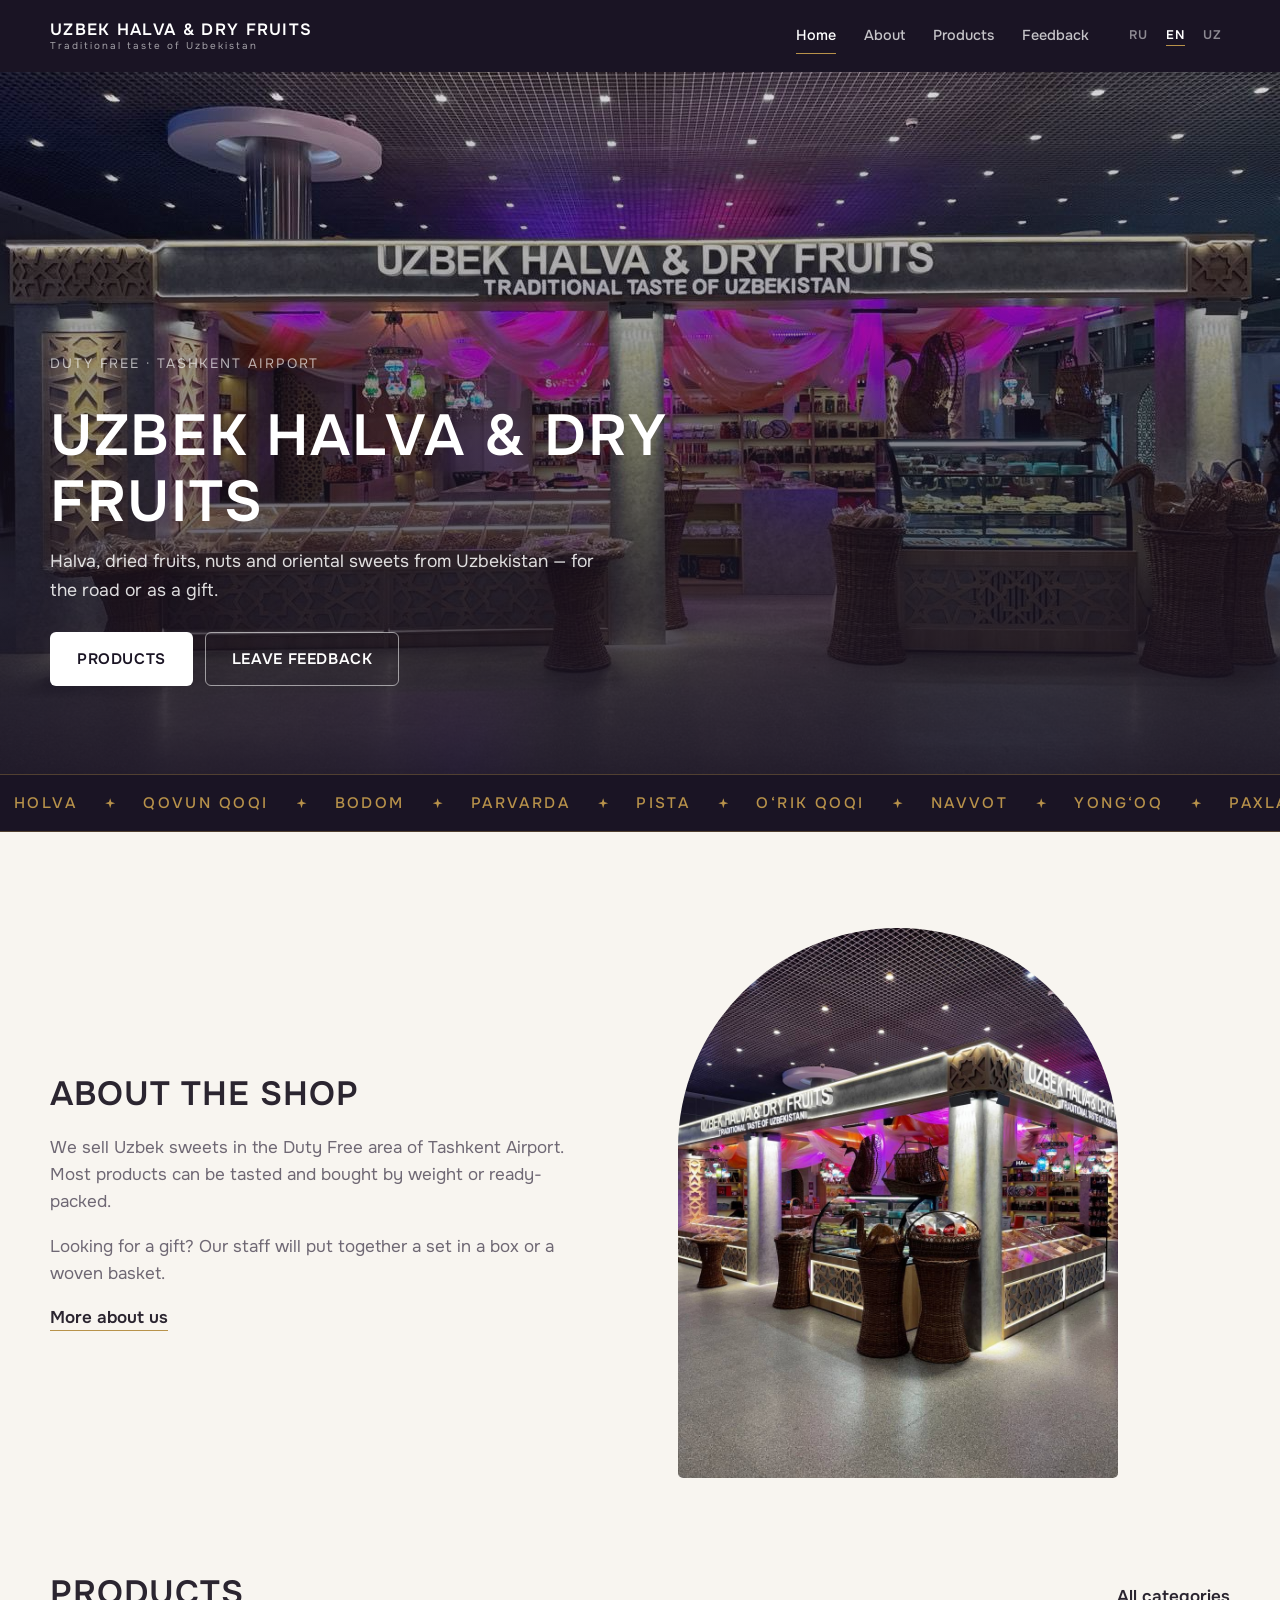
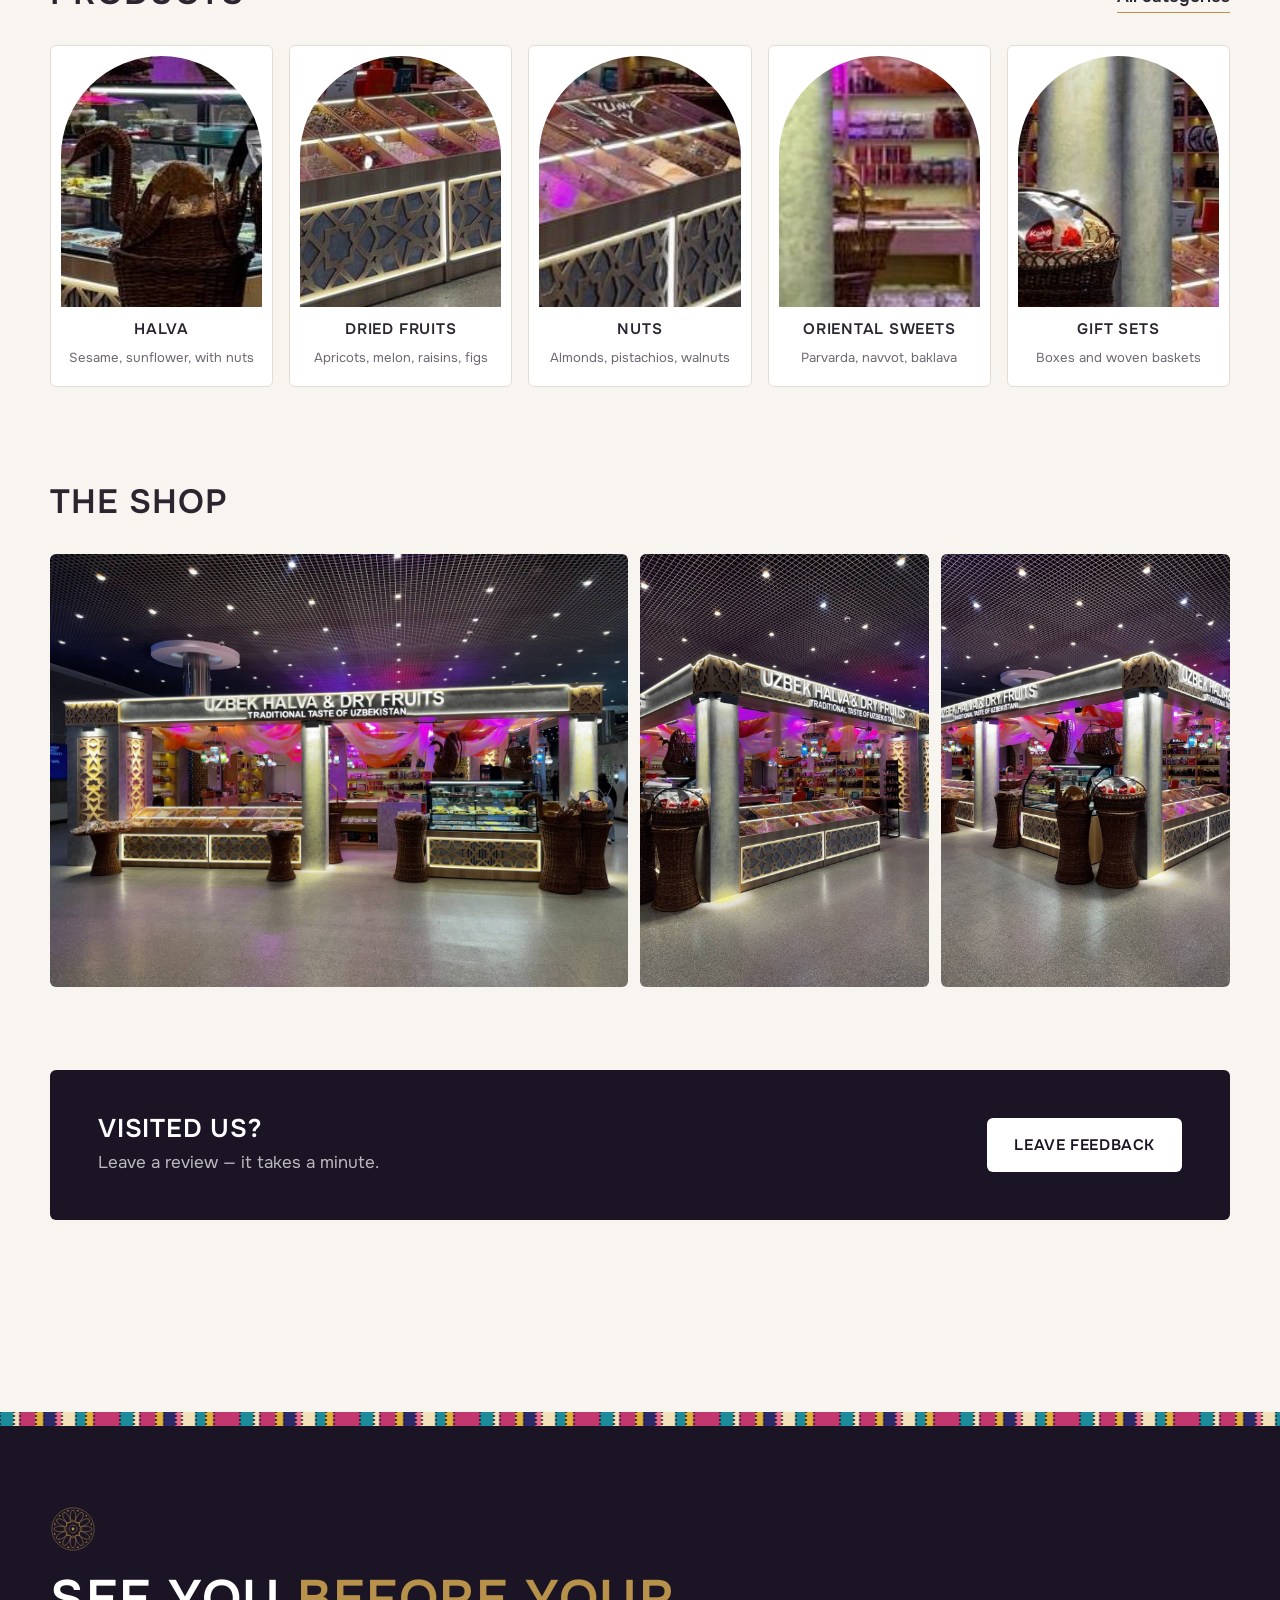
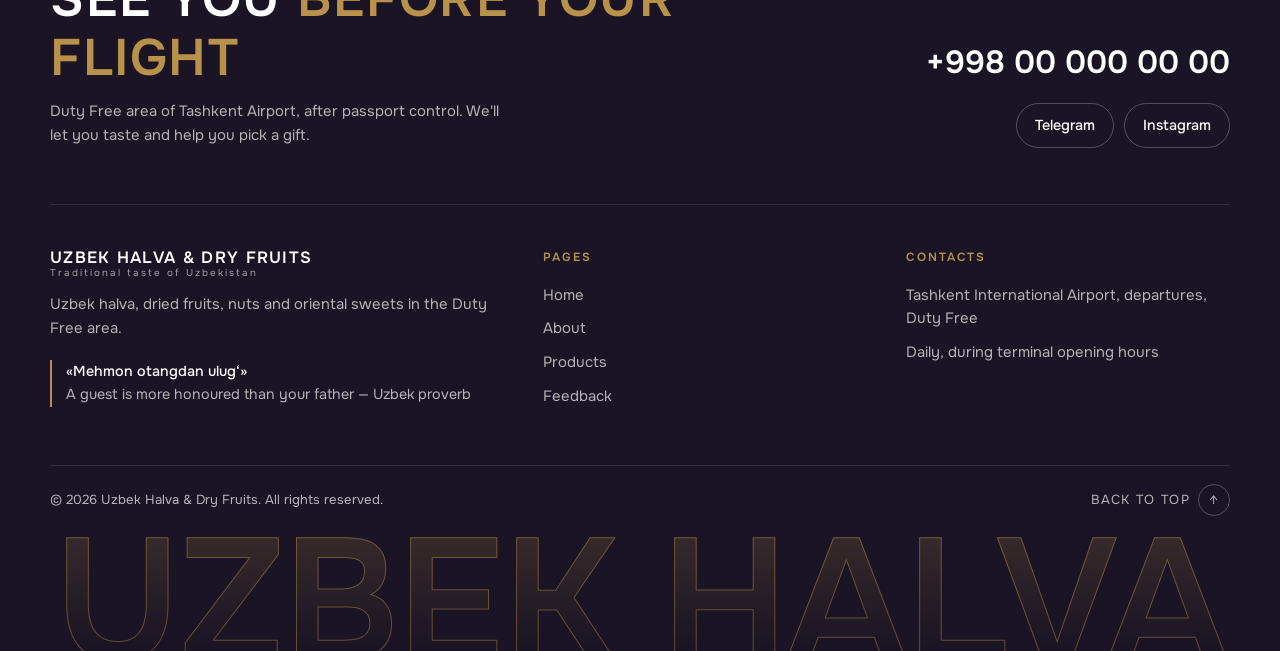
==== index.html @ e02edb06 "Add files via upload" ====
<!DOCTYPE html>
<html lang="ru">
<head>
  <meta charset="UTF-8">
  <meta name="viewport" content="width=device-width, initial-scale=1">
  <title data-i18n="meta.home">Uzbek Halva &amp; Dry Fruits — Duty Free, аэропорт Ташкента</title>
  <meta name="description" content="Узбекская халва, сухофрукты, орехи и восточные сладости в Duty Free аэропорта Ташкента.">
  <meta name="theme-color" content="#1a1424">
  <link rel="icon" href="assets/img/pattern.svg" type="image/svg+xml">
  <link rel="preconnect" href="https://fonts.googleapis.com">
  <link rel="preconnect" href="https://fonts.gstatic.com" crossorigin>
  <link href="https://fonts.googleapis.com/css2?family=Onest:wght@400;500;600&display=swap" rel="stylesheet">
  <link rel="stylesheet" href="assets/css/style.css">
</head>
<body data-page="home">

<main>
  <section class="hero">
    <img src="assets/img/store-front-2.jpg" alt="Uzbek Halva &amp; Dry Fruits, Duty Free">
    <div class="container">
      <p class="location" data-i18n="common.location"></p>
      <h1>Uzbek Halva &amp; Dry Fruits</h1>
      <p data-i18n="home.hero.text"></p>
      <div class="actions" style="margin-top:28px">
        <a class="btn btn-light" href="products.html" data-i18n="home.hero.btn1"></a>
        <a class="btn btn-line-light" href="feedback.html" data-i18n="home.hero.btn2"></a>
      </div>
    </div>
  </section>
  <div class="marquee" aria-hidden="true">
    <div class="marquee-track"><span>Holva</span><span>Qovun qoqi</span><span>Bodom</span><span>Parvarda</span><span>Pista</span><span>O‘rik qoqi</span><span>Navvot</span><span>Yong‘oq</span><span>Paxlava</span><span>Kishmish</span><span>Holva</span><span>Qovun qoqi</span><span>Bodom</span><span>Parvarda</span><span>Pista</span><span>O‘rik qoqi</span><span>Navvot</span><span>Yong‘oq</span><span>Paxlava</span><span>Kishmish</span></div>
  </div>

  <section class="section">
    <div class="container cols">
      <div class="cols-text">
        <h2 data-i18n="home.about.title"></h2>
        <p data-i18n="home.about.p1"></p>
        <p data-i18n="home.about.p2"></p>
        <a class="link" href="about.html" data-i18n="home.about.link"></a>
      </div>
      <div class="photo photo-arch"><img src="assets/img/store-corner.jpg" alt="" loading="lazy"></div>
    </div>
  </section>

  <section class="section">
    <div class="container">
      <div class="head-row">
        <h2 data-i18n="home.range.title"></h2>
        <a class="link" href="products.html" data-i18n="home.range.link"></a>
      </div>
      <div class="banners-row">
        <div class="banner-sm"><img src="assets/img/cat-halva.jpg" alt="" loading="lazy"><div><h3 data-i18n="cat.halva"></h3><span data-i18n="cat.halva.short"></span></div></div>
        <div class="banner-sm"><img src="assets/img/cat-dried.jpg" alt="" loading="lazy"><div><h3 data-i18n="cat.dried"></h3><span data-i18n="cat.dried.short"></span></div></div>
        <div class="banner-sm"><img src="assets/img/cat-nuts.jpg" alt="" loading="lazy"><div><h3 data-i18n="cat.nuts"></h3><span data-i18n="cat.nuts.short"></span></div></div>
        <div class="banner-sm"><img src="assets/img/cat-sweets.jpg" alt="" loading="lazy"><div><h3 data-i18n="cat.sweets"></h3><span data-i18n="cat.sweets.short"></span></div></div>
        <div class="banner-sm"><img src="assets/img/cat-gifts.jpg" alt="" loading="lazy"><div><h3 data-i18n="cat.gifts"></h3><span data-i18n="cat.gifts.short"></span></div></div>
      </div>
    </div>
  </section>

  <section class="section">
    <div class="container">
      <div class="head-row"><h2 data-i18n="home.gallery.title"></h2></div>
      <div class="gallery">
        <img src="assets/img/store-front.jpg" alt="" loading="lazy">
        <img src="assets/img/store-side.jpg" alt="" loading="lazy">
        <img src="assets/img/store-corner.jpg" alt="" loading="lazy">
      </div>
    </div>
  </section>

  <section class="section">
    <div class="container">
      <div class="strip">
        <div><h2 data-i18n="home.fb.title"></h2><p data-i18n="home.fb.text"></p></div>
        <a class="btn btn-light" href="feedback.html" data-i18n="home.fb.btn"></a>
      </div>
    </div>
  </section>
</main>

<script src="assets/js/i18n.js"></script>
<script src="assets/js/layout.js"></script>
</body>
</html>
---- assets/css/style.css ----
/* =========================================================
   Uzbek Halva & Dry Fruits
   Typography follows the shop sign: uppercase sans-serif.
   Colours come from the shop: dark ceiling, warm wood,
   gold lattice panels, pink light from the drapes.
   ========================================================= */

:root {
  --dark: #1a1424;
  --dark-2: #2a2135;
  --paper: #f8f5f0;
  --white: #ffffff;
  --line: #e3dccf;
  --text: #2b2530;
  --muted: #6f6874;
  --gold: #b8924a;
  --accent: #c2386e;

  --font: "Onest", system-ui, -apple-system, "Segoe UI", sans-serif;
  --container: 1180px;
  --header-h: 72px;
  --r: 6px;
}

*, *::before, *::after { box-sizing: border-box; }
html { scroll-behavior: smooth; scroll-padding-top: calc(var(--header-h) + 16px); }
body {
  margin: 0;
  font-family: var(--font);
  font-size: 17px;
  line-height: 1.6;
  color: var(--text);
  background: var(--paper);
  -webkit-font-smoothing: antialiased;
}
img { display: block; max-width: 100%; }
a { color: inherit; }
button { font: inherit; cursor: pointer; }

h1, h2, h3 {
  margin: 0 0 .6em;
  font-weight: 600;
  line-height: 1.15;
  text-transform: uppercase;
  letter-spacing: .03em;
}
h1 { font-size: clamp(2.1rem, 5vw, 3.6rem); }
h2 { font-size: clamp(1.5rem, 3vw, 2.1rem); }
h3 { font-size: 1.15rem; letter-spacing: .05em; }
p { margin: 0 0 1em; }

.container { width: min(100% - 40px, var(--container)); margin-inline: auto; }
.sr-only {
  position: absolute; width: 1px; height: 1px; margin: -1px; padding: 0;
  overflow: hidden; clip: rect(0 0 0 0); border: 0;
}

.section { padding: clamp(56px, 8vw, 96px) 0; }
.section + .section { padding-top: 0; }
.section-white { background: var(--white); }
.section-white + .section { padding-top: clamp(56px, 8vw, 96px); }
.lead { font-size: 1.12rem; color: var(--muted); max-width: 640px; }
.label { display: block; font-size: .8rem; font-weight: 600; letter-spacing: .14em; text-transform: uppercase; color: var(--gold); margin-bottom: 12px; }
.head-row { display: flex; flex-wrap: wrap; align-items: flex-end; justify-content: space-between; gap: 16px; margin-bottom: 32px; }
.head-row h2 { margin: 0; }

/* Lattice strip — the gold girih panels from the shop fascia */
.lattice { height: 22px; background: var(--dark) url("../img/pattern.svg") repeat-x center / 22px; }

/* ---------- Buttons ---------- */
.btn {
  display: inline-flex; align-items: center; justify-content: center;
  padding: 14px 26px; border-radius: var(--r);
  border: 1px solid transparent;
  font-weight: 600; font-size: .95rem; letter-spacing: .04em; text-transform: uppercase;
  text-decoration: none; transition: background .2s, color .2s, border-color .2s;
}
.btn:focus-visible { outline: 2px solid var(--gold); outline-offset: 3px; }
.btn-light { background: var(--white); color: var(--dark); }
.btn-light:hover { background: #efe8dc; }
.btn-line-light { border-color: rgba(255,255,255,.55); color: var(--white); }
.btn-line-light:hover { border-color: var(--white); background: rgba(255,255,255,.08); }
.btn-dark { background: var(--dark); color: var(--white); }
.btn-dark:hover { background: var(--dark-2); }
.btn-line { border-color: var(--dark); color: var(--dark); }
.btn-line:hover { background: var(--dark); color: var(--white); }
.btn[disabled] { opacity: .6; cursor: progress; }
.link { font-weight: 600; text-decoration: none; border-bottom: 1px solid var(--gold); padding-bottom: 2px; }
.link:hover { color: var(--accent); border-color: var(--accent); }

/* ---------- Header ---------- */
.site-header { position: sticky; top: 0; z-index: 50; background: var(--dark); color: var(--white); }
.header-inner { height: var(--header-h); display: flex; align-items: center; gap: 32px; }
.brand { margin-right: auto; text-decoration: none; line-height: 1.15; }
.brand strong { display: block; font-size: 1.02rem; font-weight: 600; letter-spacing: .08em; white-space: nowrap; }
.brand small { display: block; font-size: .62rem; letter-spacing: .2em; color: rgba(255,255,255,.6); white-space: nowrap; }

.nav ul { display: flex; gap: 28px; list-style: none; margin: 0; padding: 0; }
.nav a {
  display: block; padding: 6px 0; text-decoration: none;
  font-size: .9rem; font-weight: 500; color: rgba(255,255,255,.75);
  border-bottom: 1px solid transparent;
}
.nav a:hover { color: var(--white); }
.nav a[aria-current="page"] { color: var(--white); border-color: var(--gold); }
.nav-portal { display: contents; }
.portal-frame, .rosette, .nav-extra, .nav .atlas { display: none; }
.atlas { height: 14px; background: url("../img/atlas.svg") repeat-x left center / auto 14px; }

.lang-switch { display: flex; gap: 2px; }
.lang-switch button {
  border: 0; background: none; padding: 6px 8px;
  font-size: .78rem; font-weight: 600; letter-spacing: .08em; color: rgba(255,255,255,.5);
}
.lang-switch button:hover { color: var(--white); }
.lang-switch button[aria-pressed="true"] { color: var(--white); text-decoration: underline; text-decoration-color: var(--gold); text-underline-offset: 6px; }


/* ---------- Hero (home) ---------- */
.hero { position: relative; min-height: min(78vh, 720px); display: flex; align-items: flex-end; color: var(--white); isolation: isolate; }
.hero > img { position: absolute; inset: 0; width: 100%; height: 100%; object-fit: cover; z-index: -2; }
.hero::after { content: ""; position: absolute; inset: 0; z-index: -1; background: linear-gradient(to top, rgba(26,20,36,.92) 0%, rgba(26,20,36,.55) 45%, rgba(26,20,36,.15) 100%); }
.hero .container { padding-bottom: clamp(48px, 7vw, 88px); }
.hero h1 { max-width: 760px; margin-bottom: 12px; }
.hero p { max-width: 560px; font-size: 1.1rem; color: rgba(255,255,255,.85); }
.hero .location { font-size: .85rem; letter-spacing: .14em; text-transform: uppercase; color: rgba(255,255,255,.65); margin-bottom: 28px; }
.actions { display: flex; flex-wrap: wrap; gap: 12px; }

/* ---------- Page header (inner pages) ---------- */
.page-head { position: relative; color: var(--white); padding: clamp(56px, 8vw, 96px) 0 clamp(40px, 6vw, 64px); isolation: isolate; }
.page-head > img { position: absolute; inset: 0; width: 100%; height: 100%; object-fit: cover; z-index: -2; }
.page-head::after { content: ""; position: absolute; inset: 0; z-index: -1; background: rgba(26,20,36,.82); }
.page-head h1 { margin-bottom: 14px; }
.page-head p { max-width: 620px; color: rgba(255,255,255,.8); margin: 0; font-size: 1.08rem; }

/* ---------- Two columns ---------- */
.cols { display: grid; grid-template-columns: 1fr 1fr; gap: clamp(32px, 6vw, 80px); align-items: center; }
.cols-text h2 { margin-bottom: 20px; }
.cols-text p { color: var(--muted); }
.photo { border-radius: var(--r); overflow: hidden; }
.photo img { width: 100%; height: 100%; object-fit: cover; }
.photo-arch { border-radius: 260px 260px var(--r) var(--r); aspect-ratio: 4 / 5; max-width: 440px; }

/* ---------- Category banners ---------- */
.banners { display: grid; gap: 24px; }
.banner {
  display: grid; grid-template-columns: 1.1fr 1fr; min-height: 300px;
  background: var(--white); border: 1px solid var(--line); border-radius: var(--r); overflow: hidden;
}
.banner:nth-child(even) .banner-img { order: 2; }
.banner-img { position: relative; background: var(--dark); }
.banner-img img { position: absolute; inset: 0; width: 100%; height: 100%; object-fit: cover; }
.banner-text { padding: clamp(28px, 4vw, 48px); display: flex; flex-direction: column; justify-content: center; }
.banner-text .local { font-size: .82rem; letter-spacing: .14em; text-transform: uppercase; color: var(--gold); margin-bottom: 10px; }
.banner-text h2 { margin-bottom: 14px; }
.banner-text p { color: var(--muted); margin: 0; max-width: 460px; }
.banner-text .items { margin-top: 18px; padding-top: 16px; border-top: 1px solid var(--line); font-size: .93rem; color: var(--text); }

/* compact version on the home page */
.banners-row { display: grid; grid-template-columns: repeat(5, 1fr); gap: 16px; }
.banner-sm { background: var(--white); border: 1px solid var(--line); border-radius: var(--r); overflow: hidden; }
.banner-sm img { width: 100%; aspect-ratio: 4 / 3; object-fit: cover; }
.banner-sm div { padding: 16px 18px 18px; }
.banner-sm h3 { margin: 0 0 4px; font-size: .95rem; }
.banner-sm span { font-size: .82rem; color: var(--muted); }

.note { font-size: .93rem; color: var(--muted); padding: 14px 18px; border-left: 3px solid var(--gold); background: var(--white); margin-bottom: 32px; }

/* ---------- Gallery ---------- */
.gallery { display: grid; grid-template-columns: 2fr 1fr 1fr; gap: 12px; height: 420px; }
.gallery img { width: 100%; height: 100%; object-fit: cover; border-radius: var(--r); }

/* ---------- Simple facts (about) ---------- */
.facts { display: grid; grid-template-columns: repeat(3, 1fr); gap: 32px; }
.fact { border-top: 2px solid var(--dark); padding-top: 20px; }
.fact .uz { font-size: .82rem; letter-spacing: .12em; text-transform: uppercase; color: var(--gold); }
.fact h3 { margin: 6px 0 10px; }
.fact p { color: var(--muted); margin: 0; font-size: .97rem; }

.proverb { text-align: center; padding: clamp(48px, 7vw, 80px) 0; background: var(--dark); color: var(--white); }
.proverb p { font-size: clamp(1.4rem, 3vw, 2rem); font-weight: 500; letter-spacing: .02em; margin: 0 0 8px; }
.proverb small { color: rgba(255,255,255,.6); font-size: .9rem; }

.info-table { width: 100%; border-collapse: collapse; margin: 8px 0 28px; }
.info-table th, .info-table td { text-align: left; padding: 14px 0; border-bottom: 1px solid var(--line); vertical-align: top; }
.info-table th { width: 38%; font-size: .8rem; letter-spacing: .12em; text-transform: uppercase; color: var(--muted); font-weight: 600; padding-right: 16px; }
.info-table a { text-decoration: none; }

/* ---------- Strip with call to action ---------- */
.strip { background: var(--dark); color: var(--white); border-radius: var(--r); padding: clamp(28px, 4vw, 44px) clamp(24px, 4vw, 48px); display: flex; flex-wrap: wrap; align-items: center; justify-content: space-between; gap: 20px; }
.strip h2 { margin: 0 0 6px; font-size: clamp(1.2rem, 2.4vw, 1.6rem); }
.strip p { margin: 0; color: rgba(255,255,255,.7); }

/* ---------- Feedback form ---------- */
.feedback-layout { display: grid; grid-template-columns: 1fr 320px; gap: 32px; align-items: start; }
.form-card { background: var(--white); border: 1px solid var(--line); border-radius: var(--r); padding: clamp(24px, 4vw, 44px); }
fieldset.form-section { border: 0; margin: 0; padding: 0; min-width: 0; }
.form-section + .form-section { margin-top: 36px; padding-top: 32px; border-top: 1px solid var(--line); }
.form-section-title { display: flex; align-items: baseline; gap: 12px; margin-bottom: 22px; }
.form-section-title .num { font-size: .9rem; font-weight: 600; color: var(--gold); }
.form-section-title h2 { font-size: 1.15rem; margin: 0; letter-spacing: .08em; }

.field { margin-bottom: 18px; }
.field-row { display: grid; grid-template-columns: 1fr 1fr; gap: 16px; }
.field label, .field .q { display: block; font-weight: 500; font-size: .93rem; margin-bottom: 8px; }
.hint { color: var(--muted); font-weight: 400; font-size: .85rem; }
.input, .textarea {
  width: 100%; padding: 12px 14px; border: 1px solid var(--line); border-radius: var(--r);
  background: var(--paper); font: inherit; font-size: .97rem; color: var(--text);
}
.textarea { min-height: 100px; resize: vertical; }
.input:focus, .textarea:focus { outline: none; border-color: var(--dark); background: var(--white); }

.rating { display: grid; grid-template-columns: repeat(11, 1fr); gap: 6px; }
.rating input, .chips input { position: absolute; opacity: 0; pointer-events: none; }
.rating label {
  margin: 0; display: grid; place-items: center; height: 46px; cursor: pointer;
  border: 1px solid var(--line); border-radius: var(--r); background: var(--paper); font-weight: 600;
}
.rating label:hover { border-color: var(--dark); }
.rating input:checked + label { background: var(--dark); border-color: var(--dark); color: var(--white); }
.rating input:focus-visible + label, .chips input:focus-visible + label { outline: 2px solid var(--gold); outline-offset: 2px; }
.rating-scale { display: flex; justify-content: space-between; font-size: .82rem; color: var(--muted); margin-top: 8px; }
.rating-face { min-height: 24px; margin-top: 10px; font-weight: 500; color: var(--accent); }

.chips { display: flex; flex-wrap: wrap; gap: 8px; }
.chips label {
  margin: 0; padding: 9px 16px; cursor: pointer; font-size: .92rem;
  border: 1px solid var(--line); border-radius: var(--r); background: var(--paper);
}
.chips label:hover { border-color: var(--dark); }
.chips input:checked + label { background: var(--dark); border-color: var(--dark); color: var(--white); }

.form-error { display: none; margin-top: 10px; color: var(--accent); font-size: .9rem; font-weight: 500; }
.form-error.show { display: block; }
.form-footer { display: flex; flex-wrap: wrap; align-items: center; gap: 16px 24px; margin-top: 28px; }
.form-footer p { margin: 0; font-size: .9rem; color: var(--muted); }

.aside { background: var(--white); border: 1px solid var(--line); border-radius: var(--r); padding: 28px 24px; position: sticky; top: calc(var(--header-h) + 20px); }
.aside h3 { margin-bottom: 10px; }
.aside p { font-size: .95rem; color: var(--muted); }
.aside ul { list-style: none; padding: 0; margin: 18px 0 0; }
.aside li + li { border-top: 1px solid var(--line); }
.aside a { display: flex; justify-content: space-between; padding: 12px 0; text-decoration: none; font-weight: 500; }
.aside a:hover { color: var(--accent); }

.modal { position: fixed; inset: 0; z-index: 100; display: none; place-items: center; padding: 20px; background: rgba(26,20,36,.7); }
.modal.open { display: grid; }
.modal-box { width: 100%; max-width: 440px; background: var(--white); border-radius: var(--r); padding: 36px 30px 30px; text-align: center; border-top: 4px solid var(--gold); }
.modal-box h2 { font-size: 1.3rem; }
.modal-box p { color: var(--muted); }
.modal-actions { display: flex; flex-wrap: wrap; justify-content: center; gap: 10px; margin-top: 22px; }


/* ---------- Responsive ---------- */
@media (max-width: 1024px) {
  .banners-row { grid-template-columns: repeat(3, 1fr); }
  .feedback-layout { grid-template-columns: 1fr; }
  .aside { position: static; }
}
@media (max-width: 860px) {
  :root { --header-h: 64px; }
  .header-inner { gap: 12px; }
  .cols, .banner { grid-template-columns: 1fr; }
  .banner:nth-child(even) .banner-img { order: 0; }
  .banner-img { min-height: 220px; }
  .photo-arch { margin-inline: auto; }
  .facts { grid-template-columns: 1fr; gap: 24px; }
  .gallery { grid-template-columns: 1fr 1fr; height: auto; }
  .gallery img { aspect-ratio: 4 / 3; }
  .gallery img:first-child { grid-column: 1 / -1; }
}
@media (max-width: 560px) {
  body { font-size: 16px; }
  .brand small { display: none; }
  .brand strong { font-size: .8rem; letter-spacing: .05em; white-space: normal; max-width: 150px; }
  .lang-switch button { padding: 6px 5px; }
  .hero::after { background: linear-gradient(to top, rgba(26,20,36,.95) 0%, rgba(26,20,36,.75) 60%, rgba(26,20,36,.45) 100%); }
  .banners-row { grid-template-columns: 1fr 1fr; }
  .field-row { grid-template-columns: 1fr; }
  .rating { grid-template-columns: repeat(6, 1fr); }
}
@media (prefers-reduced-motion: reduce) { html { scroll-behavior: auto; } }


/* =========================================================
   Burger + mobile menu: an arched portal (peshtaq) with a
   suzani rosette, girih lattice and a khan-atlas band
   ========================================================= */
.burger {
  display: none; position: relative; width: 44px; height: 44px; padding: 0;
  border: 1px solid rgba(201,162,74,.5); border-radius: 50%; background: none; color: var(--gold);
  transition: border-color .3s, transform .5s cubic-bezier(.7,0,.2,1);
}
.burger:hover { border-color: var(--gold); }
.burger span { position: absolute; left: 50%; height: 1px; background: currentColor; transition: transform .45s cubic-bezier(.7,0,.2,1), width .45s, top .45s; }
.burger span:nth-child(1) { width: 18px; top: 18px; transform: translateX(-50%); }
.burger span:nth-child(2) { width: 10px; top: 25px; transform: translateX(-50%); }
.nav-open .burger { border-color: var(--gold); transform: rotate(180deg); }
.nav-open .burger span:nth-child(1) { top: 21.5px; transform: translateX(-50%) rotate(45deg); }
.nav-open .burger span:nth-child(2) { top: 21.5px; width: 18px; transform: translateX(-50%) rotate(-45deg); }

@keyframes rosette-spin { to { transform: translateX(-50%) rotate(360deg); } }

@media (max-width: 860px) {
  .burger { display: inline-block; }
  .nav {
    position: fixed; inset: var(--header-h) 0 0 0; z-index: 40;
    display: flex; flex-direction: column; align-items: center;
    padding: 26px 24px 0;
    background:
      radial-gradient(70% 40% at 50% 0%, rgba(29,140,154,.25), transparent 70%),
      radial-gradient(90% 45% at 50% 100%, rgba(194,56,110,.30), transparent 70%),
      #16112a;
    overflow-y: auto; overscroll-behavior: contain;
    visibility: hidden; opacity: 0;
    transition: opacity .4s ease, visibility 0s .4s;
  }
  .nav::before {
    content: ""; position: absolute; inset: 0; pointer-events: none;
    background: url("../img/pattern.svg") repeat center / 64px; opacity: .14;
    -webkit-mask-image: radial-gradient(ellipse 60% 55% at 50% 45%, transparent 55%, #000 100%);
            mask-image: radial-gradient(ellipse 60% 55% at 50% 45%, transparent 55%, #000 100%);
  }
  .nav-open { overflow: hidden; }
  .nav-open .nav { visibility: visible; opacity: 1; transition: opacity .4s ease; }

  .nav-portal {
    position: relative; display: flex; flex-direction: column; align-items: center; justify-content: center;
    width: 100%; max-width: 330px; flex: 1 0 auto; min-height: 420px;
    padding: 132px 24px 40px;
    transform: translateY(18px); transition: transform .6s cubic-bezier(.2,.7,.2,1);
  }
  .nav-open .nav-portal { transform: none; }
  .portal-frame { display: block; position: absolute; inset: 0; width: 100%; height: 100%; overflow: visible; }
  .portal-frame .outer { fill: rgba(22,17,42,.92); stroke: var(--gold); stroke-width: 1; }
  .portal-frame .base { stroke: var(--gold); stroke-width: 1; }
  .portal-frame .inner { fill: none; stroke: rgba(201,162,74,.45); stroke-width: 1; stroke-dasharray: 2 4; }

  .rosette {
    display: block; position: absolute; top: 44px; left: 50%; width: 68px; height: 68px;
    color: var(--gold); transform: translateX(-50%);
    animation: rosette-spin 90s linear infinite;
  }
  .rosette svg { width: 100%; height: 100%; }

  .nav ul { position: relative; flex-direction: column; align-items: center; gap: 0; width: 100%; }
  .nav li { text-align: center; opacity: 0; transform: translateY(10px); transition: opacity .5s ease, transform .5s ease; }
  .nav li + li::before {
    content: ""; display: block; width: 7px; height: 7px; margin: 2px auto; opacity: .55; background: var(--gold);
    clip-path: polygon(50% 0, 62% 38%, 100% 50%, 62% 62%, 50% 100%, 38% 62%, 0 50%, 38% 38%);
  }
  .nav-open .nav li { opacity: 1; transform: none; }
  .nav-open .nav li:nth-child(1) { transition-delay: .15s; }
  .nav-open .nav li:nth-child(2) { transition-delay: .22s; }
  .nav-open .nav li:nth-child(3) { transition-delay: .29s; }
  .nav-open .nav li:nth-child(4) { transition-delay: .36s; }

  .nav ul a {
    display: inline-flex; align-items: center; gap: 12px; padding: 13px 0; border: 0;
    font-size: 1.02rem; font-weight: 500; letter-spacing: .22em; text-transform: uppercase;
    color: rgba(255,255,255,.82);
  }
  .nav ul a::before, .nav ul a::after {
    content: ""; width: 0; height: 1px; background: var(--gold); transition: width .35s ease;
  }
  .nav ul a[aria-current="page"] { color: var(--gold-2, #e3c578); border: 0; }
  .nav ul a[aria-current="page"]::before, .nav ul a[aria-current="page"]::after { width: 18px; }

  .nav-extra {
    position: relative; display: block; width: 100%; text-align: center;
    padding: 26px 0 24px; opacity: 0; transition: opacity .5s ease .45s;
  }
  .nav-open .nav-extra { opacity: 1; }
  .nav-extra .loc { margin: 0 0 8px; font-size: .7rem; letter-spacing: .22em; text-transform: uppercase; color: rgba(255,255,255,.5); }
  .nav-extra .phone { display: inline-block; padding: 0; border: 0; font-size: 1.1rem; font-weight: 500; letter-spacing: .06em; color: var(--white); margin-bottom: 10px; }
  .nav-extra .socials { display: flex; justify-content: center; align-items: center; gap: 14px; margin: 0; }
  .nav-extra .socials a { padding: 0; border: 0; font-size: .74rem; letter-spacing: .2em; text-transform: uppercase; color: var(--gold); }
  .nav-extra .socials i {
    width: 6px; height: 6px; background: rgba(201,162,74,.6);
    clip-path: polygon(50% 0, 62% 38%, 100% 50%, 62% 62%, 50% 100%, 38% 62%, 0 50%, 38% 38%);
  }
  .nav .atlas { display: block; flex: none; width: calc(100% + 48px); margin: 0 -24px; }
}

/* =========================================================
   Footer
   ========================================================= */
.site-footer { position: relative; overflow: hidden; background: var(--dark); color: rgba(255,255,255,.68); font-size: .93rem; margin-top: clamp(56px, 8vw, 96px); }
.site-footer a { text-decoration: none; transition: color .2s; }
.site-footer a:hover { color: var(--gold); }

.footer-cta {
  display: grid; grid-template-columns: 1.2fr 1fr; gap: 32px; align-items: end;
  padding: clamp(48px, 7vw, 80px) 0 clamp(36px, 5vw, 56px);
  border-bottom: 1px solid rgba(255,255,255,.1);
}
.footer-rosette { display: block; width: 46px; height: 46px; color: var(--gold); margin-bottom: 18px; animation: spin 90s linear infinite; }
@keyframes spin { to { transform: rotate(360deg); } }
.footer-rosette svg { width: 100%; height: 100%; }
.footer-cta h2 { color: var(--white); font-size: clamp(1.8rem, 4.4vw, 3.2rem); margin: 0 0 12px; }
.footer-cta h2 span + span { color: var(--gold); }
.footer-cta p { margin: 0; max-width: 460px; }
.footer-contact { justify-self: end; text-align: right; }
.footer-contact .phone { display: block; font-size: clamp(1.4rem, 3vw, 2rem); font-weight: 600; color: var(--white); margin-bottom: 14px; }
.footer-contact .pills { display: flex; gap: 10px; justify-content: flex-end; }
.site-footer .pill {
  display: inline-flex; align-items: center; padding: 10px 18px; border-radius: 999px;
  border: 1px solid rgba(255,255,255,.25); color: var(--white); font-size: .9rem; font-weight: 500;
}
.site-footer .pill:hover { border-color: var(--gold); color: var(--gold); }

.footer-top { display: grid; grid-template-columns: 1.4fr 1fr 1fr; gap: 40px; padding: 44px 0; }
.site-footer .brand { display: inline-block; color: var(--white); margin-bottom: 14px; }
.site-footer h4 { margin: 0 0 16px; font-size: .74rem; letter-spacing: .18em; text-transform: uppercase; color: var(--gold); font-weight: 600; }
.site-footer ul { list-style: none; padding: 0; margin: 0; display: grid; gap: 10px; }
.footer-proverb { margin-top: 20px; padding-left: 14px; border-left: 2px solid var(--gold); font-size: .9rem; }
.footer-proverb strong { display: block; color: var(--white); font-weight: 500; }

/* Giant wordmark, cut by the bottom edge */
.footer-word {
  font-size: clamp(3rem, 13.5vw, 13rem); font-weight: 600; line-height: .8; letter-spacing: -.01em;
  text-transform: uppercase; white-space: nowrap; text-align: center;
  color: transparent; -webkit-text-stroke: 1px rgba(184,146,74,.45);
  margin-bottom: -.12em; user-select: none; pointer-events: none;
  background: linear-gradient(to bottom, rgba(184,146,74,.18), transparent 85%);
  -webkit-background-clip: text; background-clip: text;
}

.footer-bottom {
  position: relative; border-top: 1px solid rgba(255,255,255,.1); padding: 18px 0;
  font-size: .82rem; display: flex; flex-wrap: wrap; align-items: center; justify-content: space-between; gap: 10px;
}
.to-top {
  display: inline-flex; align-items: center; gap: 8px; border: 0; background: none; padding: 0;
  color: rgba(255,255,255,.68); font-size: .82rem; letter-spacing: .1em; text-transform: uppercase;
}
.to-top .arr { display: grid; place-items: center; width: 32px; height: 32px; border-radius: 50%; border: 1px solid rgba(255,255,255,.25); transition: .2s; }
.to-top:hover { color: var(--gold); }
.to-top:hover .arr { border-color: var(--gold); transform: translateY(-2px); }

@media (max-width: 860px) {
  .footer-cta { grid-template-columns: 1fr; align-items: start; }
  .footer-contact { justify-self: start; text-align: left; }
  .footer-contact .pills { justify-content: flex-start; }
  .footer-top { grid-template-columns: 1fr 1fr; }
  .footer-top > :first-child { grid-column: 1 / -1; }
}
@media (max-width: 560px) {
  .footer-top { grid-template-columns: 1fr; gap: 28px; }
}

/* =========================================================
   Creative touches
   ========================================================= */
/* Running line with Uzbek names, like a bazaar sign */
.marquee { background: var(--dark); color: var(--gold); overflow: hidden; border-top: 1px solid rgba(184,146,74,.35); border-bottom: 1px solid rgba(184,146,74,.35); }
.marquee-track { display: flex; width: max-content; animation: marquee 38s linear infinite; }
.marquee-track span { display: inline-flex; align-items: center; gap: 28px; padding: 16px 14px; font-size: .95rem; font-weight: 500; letter-spacing: .16em; text-transform: uppercase; white-space: nowrap; }
.marquee-track span::after { content: ""; width: 10px; height: 10px; background: var(--gold); clip-path: polygon(50% 0, 62% 38%, 100% 50%, 62% 62%, 50% 100%, 38% 62%, 0 50%, 38% 38%); }
@keyframes marquee { to { transform: translateX(-50%); } }

/* Category tiles on home: images framed as arched windows */
.banner-sm { padding: 10px 10px 0; transition: transform .25s ease, box-shadow .25s ease; }
.banner-sm img { border-radius: 999px 999px 4px 4px; aspect-ratio: 4 / 5; }
.banner-sm div { padding: 14px 8px 16px; text-align: center; }

@media (prefers-reduced-motion: reduce) {
  .marquee-track { animation: none; }
  .nav, .nav li, .nav-extra, .nav-portal, .burger, .burger span { transition: none !important; }
  .rosette, .footer-rosette { animation: none; }
}
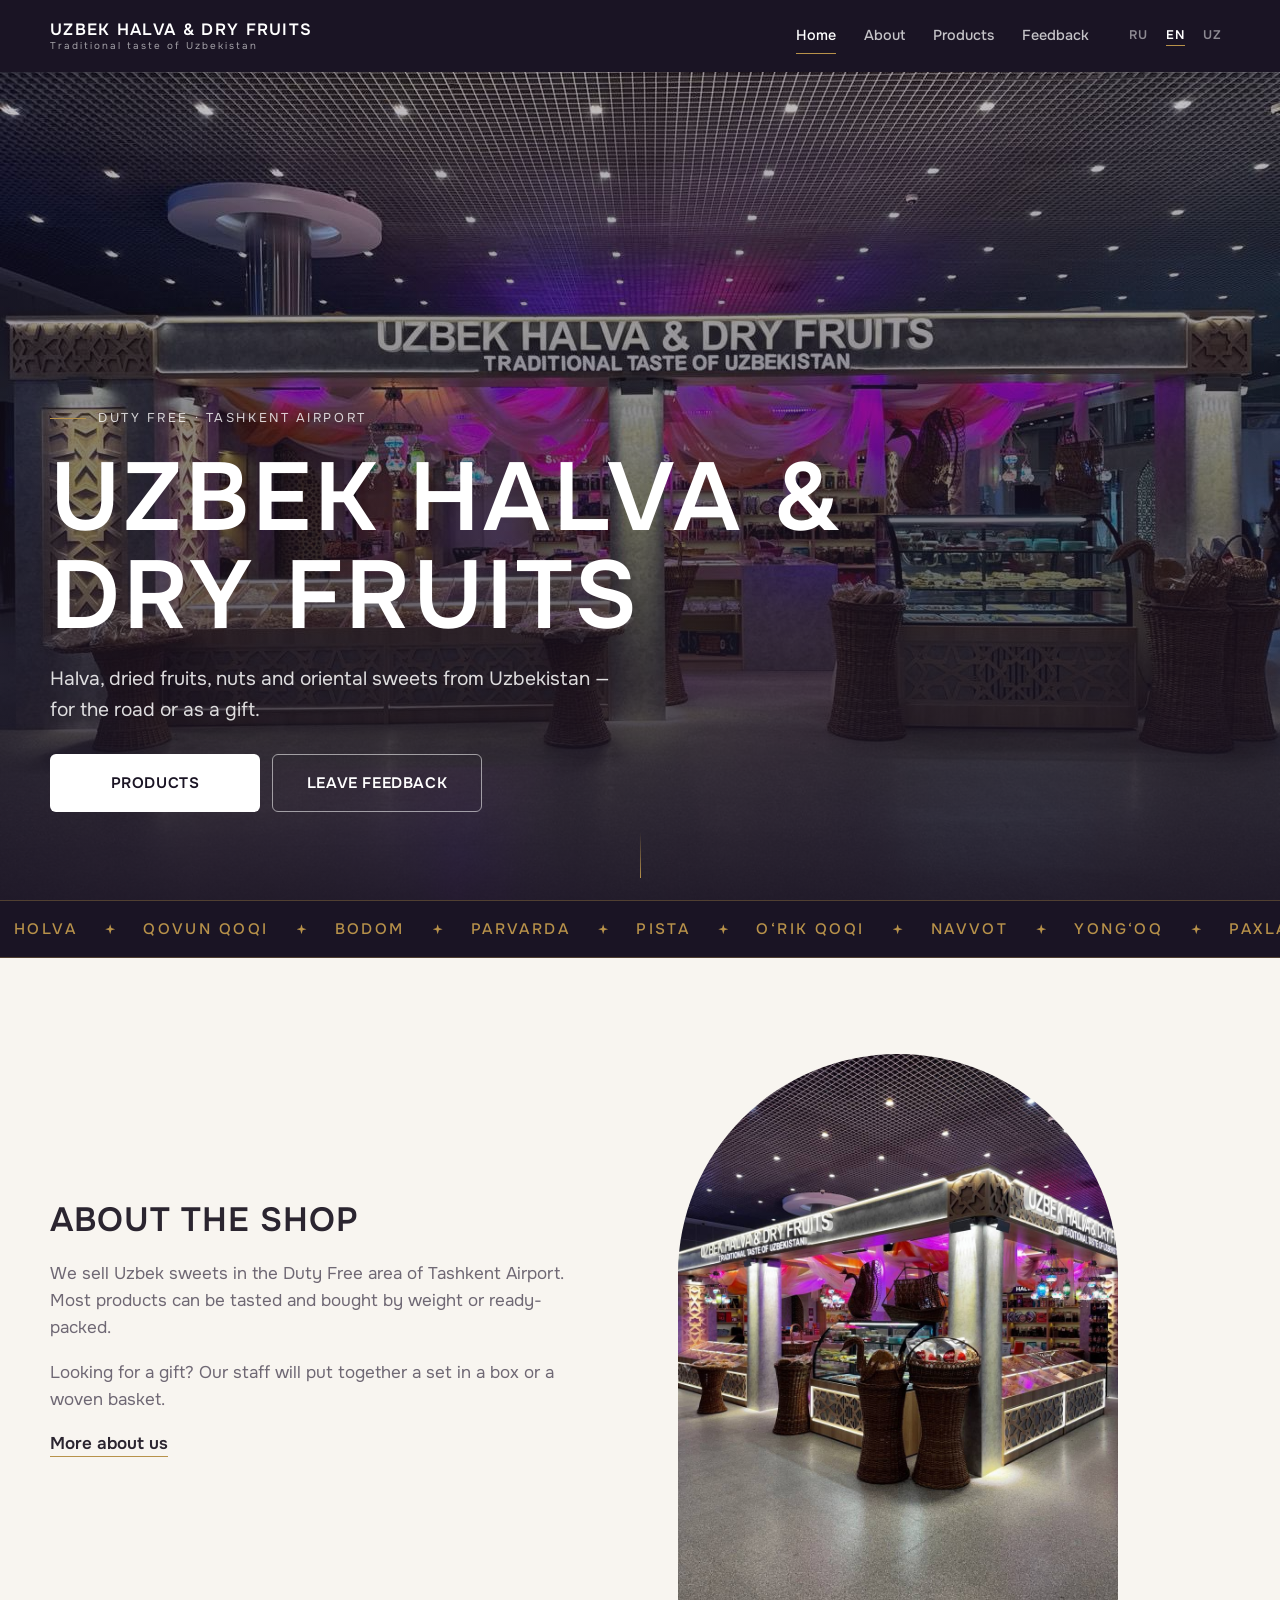
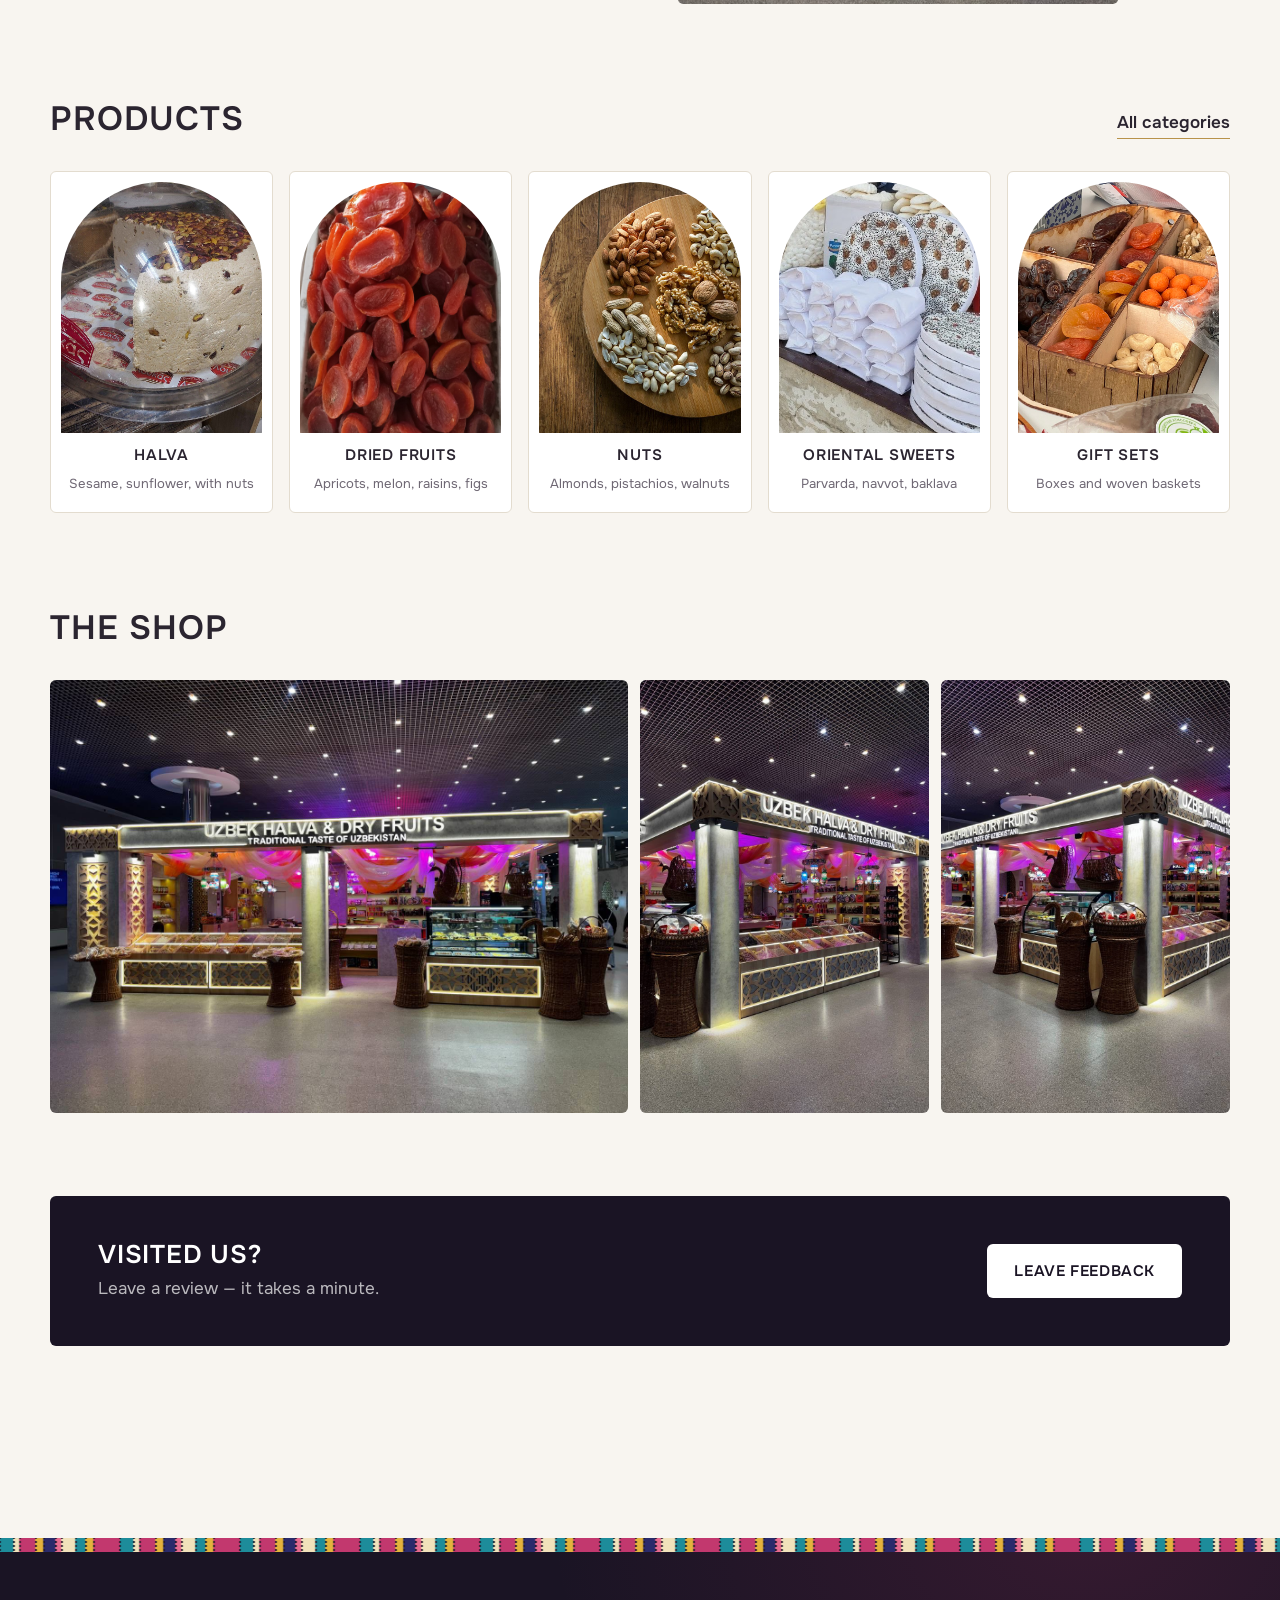
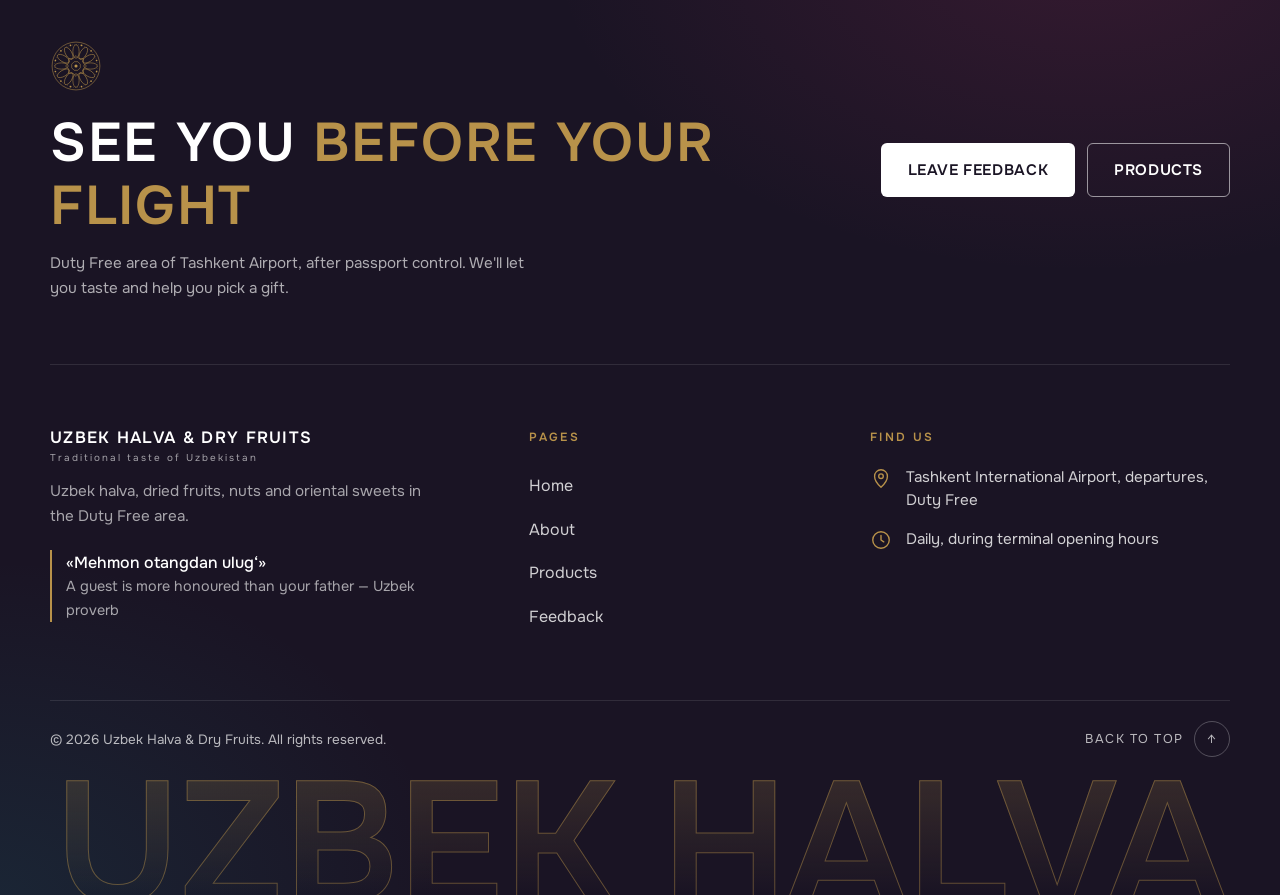
==== commit 2ff123bb: "Redesign: full-screen hero, new footer, modern feedback form with reactions and phone country picker" ====
--- a/index.html
+++ b/index.html
@@ -2,28 +2,79 @@
 <html lang="ru">
 <head>
   <meta charset="UTF-8">
-  <meta name="viewport" content="width=device-width, initial-scale=1">
+  <meta name="viewport" content="width=device-width, initial-scale=1, viewport-fit=cover">
+  <!-- seo:start -->
   <title data-i18n="meta.home">Uzbek Halva &amp; Dry Fruits — Duty Free, аэропорт Ташкента</title>
-  <meta name="description" content="Узбекская халва, сухофрукты, орехи и восточные сладости в Duty Free аэропорта Ташкента.">
+  <meta name="description" content="Узбекская халва, сухофрукты, орехи и восточные сладости в зоне Duty Free аэропорта Ташкента. Свежие вкусы Узбекистана в дорогу и в подарок.">
+  <meta name="robots" content="index, follow, max-image-preview:large">
+  <link rel="canonical" href="https://www.uzbekfruitsairport.uz/">
   <meta name="theme-color" content="#1a1424">
-  <link rel="icon" href="assets/img/pattern.svg" type="image/svg+xml">
+  <link rel="icon" href="/assets/img/pattern.svg" type="image/svg+xml">
+  <meta property="og:type" content="website">
+  <meta property="og:site_name" content="Uzbek Halva &amp; Dry Fruits">
+  <meta property="og:title" content="Uzbek Halva &amp; Dry Fruits — Duty Free, аэропорт Ташкента">
+  <meta property="og:description" content="Узбекская халва, сухофрукты, орехи и восточные сладости в зоне Duty Free аэропорта Ташкента. Свежие вкусы Узбекистана в дорогу и в подарок.">
+  <meta property="og:url" content="https://www.uzbekfruitsairport.uz/">
+  <meta property="og:image" content="https://www.uzbekfruitsairport.uz/assets/img/store-front-2.jpg">
+  <meta property="og:image:width" content="1280">
+  <meta property="og:image:height" content="960">
+  <meta property="og:locale" content="ru_RU">
+  <meta property="og:locale:alternate" content="en_US">
+  <meta property="og:locale:alternate" content="uz_UZ">
+  <meta name="twitter:card" content="summary_large_image">
+  <meta name="twitter:title" content="Uzbek Halva &amp; Dry Fruits — Duty Free, аэропорт Ташкента">
+  <meta name="twitter:description" content="Узбекская халва, сухофрукты, орехи и восточные сладости в зоне Duty Free аэропорта Ташкента. Свежие вкусы Узбекистана в дорогу и в подарок.">
+  <meta name="twitter:image" content="https://www.uzbekfruitsairport.uz/assets/img/store-front-2.jpg">
+  <script type="application/ld+json">{"@context":"https://schema.org","@graph":[{"@type":"Store","@id":"https://www.uzbekfruitsairport.uz/#store","name":"Uzbek Halva & Dry Fruits","url":"https://www.uzbekfruitsairport.uz/","description":"Халва, сухофрукты, орехи и восточные сладости из Узбекистана — в дорогу и в подарок.","image":"https://www.uzbekfruitsairport.uz/assets/img/store-front-2.jpg","address":{"@type":"PostalAddress","streetAddress":"Duty Free, зона вылета, Международный аэропорт Ташкента","addressLocality":"Ташкент","addressCountry":"UZ"},"areaServed":"UZ","inLanguage":["ru","en","uz"],"makesOffer":[{"@type":"Offer","itemOffered":{"@type":"Product","name":"Халва","description":"Кунжутная и подсолнечная халва, с фисташками, миндалём и грецким орехом. Продаём на развес и в упаковке."}},{"@type":"Offer","itemOffered":{"@type":"Product","name":"Сухофрукты","description":"Сухофрукты из Ферганской долины и Самарканда. Сушёную дыню плетут в косички — так её готовят в Узбекистане."}},{"@type":"Offer","itemOffered":{"@type":"Product","name":"Орехи","description":"Миндаль, фисташки, грецкий орех и солёные абрикосовые косточки — то, что в Ташкенте продают на каждом базаре."}},{"@type":"Offer","itemOffered":{"@type":"Product","name":"Восточные сладости","description":"Парварда и наввот, которые подают к зелёному чаю, пахлава, нишалда и кунжутные козинаки."}},{"@type":"Offer","itemOffered":{"@type":"Product","name":"Подарочные наборы","description":"Готовые наборы в коробках с национальным орнаментом и плетёных корзинах. Можно собрать набор на свой выбор."}}]},{"@type":"WebSite","@id":"https://www.uzbekfruitsairport.uz/#website","url":"https://www.uzbekfruitsairport.uz/","name":"Uzbek Halva & Dry Fruits","inLanguage":"ru"}]}</script>
+  <!-- seo:end -->
   <link rel="preconnect" href="https://fonts.googleapis.com">
   <link rel="preconnect" href="https://fonts.gstatic.com" crossorigin>
   <link href="https://fonts.googleapis.com/css2?family=Onest:wght@400;500;600&display=swap" rel="stylesheet">
-  <link rel="stylesheet" href="assets/css/style.css">
+  <link rel="stylesheet" href="/assets/css/style.css">
 </head>
 <body data-page="home">
+<!-- prerender:header -->
+  <header class="site-header">
+    <div class="container header-inner">
+      <a class="brand" href="/">
+    <strong>UZBEK HALVA &amp; DRY FRUITS</strong>
+    <small data-i18n="brand.tag">Традиционный вкус Узбекистана</small>
+  </a>
+      <nav class="nav" id="site-nav">
+        <div class="nav-portal">
+          <svg class="portal-frame" viewBox="0 0 100 140" preserveAspectRatio="none" aria-hidden="true">
+            <path class="outer" d="M2 140V54C2 32 24 14 50 2C76 14 98 32 98 54V140" vector-effect="non-scaling-stroke"/>
+            <path class="inner" d="M7 140V56C7 36 27 20 50 9C73 20 93 36 93 56V140" vector-effect="non-scaling-stroke"/>
+            <path class="base" d="M0 139.5H100" vector-effect="non-scaling-stroke"/>
+          </svg>
+          <span class="rosette" aria-hidden="true"><svg viewBox="0 0 100 100" fill="none" stroke="currentColor" stroke-width="1"><circle cx="50" cy="50" r="46"/><circle cx="50" cy="50" r="41" stroke-dasharray="1 3"/><ellipse cx="50" cy="22" rx="6" ry="13" transform="rotate(0 50 50)"/><circle cx="50" cy="9" r="1.6" fill="currentColor" stroke="none" transform="rotate(15 50 50)"/><ellipse cx="50" cy="22" rx="6" ry="13" transform="rotate(30 50 50)"/><circle cx="50" cy="9" r="1.6" fill="currentColor" stroke="none" transform="rotate(45 50 50)"/><ellipse cx="50" cy="22" rx="6" ry="13" transform="rotate(60 50 50)"/><circle cx="50" cy="9" r="1.6" fill="currentColor" stroke="none" transform="rotate(75 50 50)"/><ellipse cx="50" cy="22" rx="6" ry="13" transform="rotate(90 50 50)"/><circle cx="50" cy="9" r="1.6" fill="currentColor" stroke="none" transform="rotate(105 50 50)"/><ellipse cx="50" cy="22" rx="6" ry="13" transform="rotate(120 50 50)"/><circle cx="50" cy="9" r="1.6" fill="currentColor" stroke="none" transform="rotate(135 50 50)"/><ellipse cx="50" cy="22" rx="6" ry="13" transform="rotate(150 50 50)"/><circle cx="50" cy="9" r="1.6" fill="currentColor" stroke="none" transform="rotate(165 50 50)"/><ellipse cx="50" cy="22" rx="6" ry="13" transform="rotate(180 50 50)"/><circle cx="50" cy="9" r="1.6" fill="currentColor" stroke="none" transform="rotate(195 50 50)"/><ellipse cx="50" cy="22" rx="6" ry="13" transform="rotate(210 50 50)"/><circle cx="50" cy="9" r="1.6" fill="currentColor" stroke="none" transform="rotate(225 50 50)"/><ellipse cx="50" cy="22" rx="6" ry="13" transform="rotate(240 50 50)"/><circle cx="50" cy="9" r="1.6" fill="currentColor" stroke="none" transform="rotate(255 50 50)"/><ellipse cx="50" cy="22" rx="6" ry="13" transform="rotate(270 50 50)"/><circle cx="50" cy="9" r="1.6" fill="currentColor" stroke="none" transform="rotate(285 50 50)"/><ellipse cx="50" cy="22" rx="6" ry="13" transform="rotate(300 50 50)"/><circle cx="50" cy="9" r="1.6" fill="currentColor" stroke="none" transform="rotate(315 50 50)"/><ellipse cx="50" cy="22" rx="6" ry="13" transform="rotate(330 50 50)"/><circle cx="50" cy="9" r="1.6" fill="currentColor" stroke="none" transform="rotate(345 50 50)"/><polygon points="50.00,30.00 55.86,35.86 64.14,35.86 64.14,44.14 70.00,50.00 64.14,55.86 64.14,64.14 55.86,64.14 50.00,70.00 44.14,64.14 35.86,64.14 35.86,55.86 30.00,50.00 35.86,44.14 35.86,35.86 44.14,35.86"/><polygon points="58.31,53.44 53.44,58.31 46.56,58.31 41.69,53.44 41.69,46.56 46.56,41.69 53.44,41.69 58.31,46.56"/><circle cx="50" cy="50" r="3" fill="currentColor" stroke="none"/></svg></span>
+          <ul><li><a href="/" aria-current="page"><span data-i18n="nav.home">Главная</span></a></li><li><a href="/about"><span data-i18n="nav.about">О компании</span></a></li><li><a href="/products"><span data-i18n="nav.products">Ассортимент</span></a></li><li><a href="/feedback"><span data-i18n="nav.feedback">Обратная связь</span></a></li></ul>
+        </div>
+        <div class="nav-extra">
+          <p class="loc" data-i18n="common.location">Duty Free · Аэропорт Ташкента</p>
+          <a class="btn btn-light nav-cta" href="/feedback" data-i18n="home.fb.btn">Оставить отзыв</a>
+        </div>
+        <div class="atlas" aria-hidden="true"></div>
+      </nav>
+      <div class="lang-switch" role="group" aria-label="Language">
+        <button type="button" data-lang="ru">RU</button>
+        <button type="button" data-lang="en">EN</button>
+        <button type="button" data-lang="uz">UZ</button>
+      </div>
+      <button class="burger" type="button" aria-controls="site-nav" aria-expanded="false" data-i18n-aria="nav.menu" aria-label="Меню"><span></span><span></span></button>
+    </div>
+  </header><!-- /prerender:header -->
 
 <main>
   <section class="hero">
-    <img src="assets/img/store-front-2.jpg" alt="Uzbek Halva &amp; Dry Fruits, Duty Free">
+    <img src="/assets/img/store-front-2.jpg" alt="Uzbek Halva &amp; Dry Fruits, Duty Free">
     <div class="container">
-      <p class="location" data-i18n="common.location"></p>
+      <p class="location" data-i18n="common.location">Duty Free · Аэропорт Ташкента</p>
       <h1>Uzbek Halva &amp; Dry Fruits</h1>
-      <p data-i18n="home.hero.text"></p>
+      <p data-i18n="home.hero.text">Халва, сухофрукты, орехи и восточные сладости из Узбекистана — в дорогу и в подарок.</p>
       <div class="actions" style="margin-top:28px">
-        <a class="btn btn-light" href="products.html" data-i18n="home.hero.btn1"></a>
-        <a class="btn btn-line-light" href="feedback.html" data-i18n="home.hero.btn2"></a>
+        <a class="btn btn-light" href="/products" data-i18n="home.hero.btn1">Ассортимент</a>
+        <a class="btn btn-line-light" href="/feedback" data-i18n="home.hero.btn2">Оставить отзыв</a>
       </div>
     </div>
   </section>
@@ -34,38 +85,38 @@
   <section class="section">
     <div class="container cols">
       <div class="cols-text">
-        <h2 data-i18n="home.about.title"></h2>
-        <p data-i18n="home.about.p1"></p>
-        <p data-i18n="home.about.p2"></p>
-        <a class="link" href="about.html" data-i18n="home.about.link"></a>
+        <h2 data-i18n="home.about.title">О магазине</h2>
+        <p data-i18n="home.about.p1">Мы продаём узбекские сладости в зоне Duty Free аэропорта Ташкента. Большую часть товара можно попробовать и купить на развес или в готовой упаковке.</p>
+        <p data-i18n="home.about.p2">Если нужен подарок, продавцы соберут набор в коробке или плетёной корзине.</p>
+        <a class="link" href="/about" data-i18n="home.about.link">Подробнее о компании</a>
       </div>
-      <div class="photo photo-arch"><img src="assets/img/store-corner.jpg" alt="" loading="lazy"></div>
+      <div class="photo photo-arch"><img src="/assets/img/store-corner.jpg" alt="Интерьер магазина узбекских сладостей в аэропорту Ташкента" loading="lazy"></div>
     </div>
   </section>
 
   <section class="section">
     <div class="container">
       <div class="head-row">
-        <h2 data-i18n="home.range.title"></h2>
-        <a class="link" href="products.html" data-i18n="home.range.link"></a>
+        <h2 data-i18n="home.range.title">Ассортимент</h2>
+        <a class="link" href="/products" data-i18n="home.range.link">Все категории</a>
       </div>
       <div class="banners-row">
-        <div class="banner-sm"><img src="assets/img/cat-halva.jpg" alt="" loading="lazy"><div><h3 data-i18n="cat.halva"></h3><span data-i18n="cat.halva.short"></span></div></div>
-        <div class="banner-sm"><img src="assets/img/cat-dried.jpg" alt="" loading="lazy"><div><h3 data-i18n="cat.dried"></h3><span data-i18n="cat.dried.short"></span></div></div>
-        <div class="banner-sm"><img src="assets/img/cat-nuts.jpg" alt="" loading="lazy"><div><h3 data-i18n="cat.nuts"></h3><span data-i18n="cat.nuts.short"></span></div></div>
-        <div class="banner-sm"><img src="assets/img/cat-sweets.jpg" alt="" loading="lazy"><div><h3 data-i18n="cat.sweets"></h3><span data-i18n="cat.sweets.short"></span></div></div>
-        <div class="banner-sm"><img src="assets/img/cat-gifts.jpg" alt="" loading="lazy"><div><h3 data-i18n="cat.gifts"></h3><span data-i18n="cat.gifts.short"></span></div></div>
+        <div class="banner-sm"><img src="/assets/img/cat-halva.jpg" alt="Узбекская халва" loading="lazy"><div><h3 data-i18n="cat.halva">Халва</h3><span data-i18n="cat.halva.short">Кунжутная, подсолнечная, с орехами</span></div></div>
+        <div class="banner-sm"><img src="/assets/img/cat-dried.jpg" alt="Курага и сухофрукты" loading="lazy"><div><h3 data-i18n="cat.dried">Сухофрукты</h3><span data-i18n="cat.dried.short">Курага, дыня, кишмиш, инжир</span></div></div>
+        <div class="banner-sm"><img src="/assets/img/cat-nuts.jpg" alt="Орехи: миндаль, грецкий орех, фисташки, кешью" loading="lazy"><div><h3 data-i18n="cat.nuts">Орехи</h3><span data-i18n="cat.nuts.short">Миндаль, фисташки, грецкий орех</span></div></div>
+        <div class="banner-sm"><img src="/assets/img/cat-sweets.jpg" alt="Восточные сладости: наваты и парварда" loading="lazy"><div><h3 data-i18n="cat.sweets">Восточные сладости</h3><span data-i18n="cat.sweets.short">Парварда, наввот, пахлава</span></div></div>
+        <div class="banner-sm"><img src="/assets/img/cat-gifts.jpg" alt="Подарочный набор из сухофруктов и орехов" loading="lazy"><div><h3 data-i18n="cat.gifts">Подарочные наборы</h3><span data-i18n="cat.gifts.short">Коробки и плетёные корзины</span></div></div>
       </div>
     </div>
   </section>
 
   <section class="section">
     <div class="container">
-      <div class="head-row"><h2 data-i18n="home.gallery.title"></h2></div>
+      <div class="head-row"><h2 data-i18n="home.gallery.title">Магазин</h2></div>
       <div class="gallery">
-        <img src="assets/img/store-front.jpg" alt="" loading="lazy">
-        <img src="assets/img/store-side.jpg" alt="" loading="lazy">
-        <img src="assets/img/store-corner.jpg" alt="" loading="lazy">
+        <img src="/assets/img/store-front.jpg" alt="Витрина магазина Uzbek Halva & Dry Fruits в зоне Duty Free аэропорта Ташкента" loading="lazy">
+        <img src="/assets/img/store-side.jpg" alt="Прилавки с халвой, сухофруктами и орехами в Uzbek Halva & Dry Fruits" loading="lazy">
+        <img src="/assets/img/store-corner.jpg" alt="Интерьер магазина узбекских сладостей в аэропорту Ташкента" loading="lazy">
       </div>
     </div>
   </section>
@@ -73,14 +124,56 @@
   <section class="section">
     <div class="container">
       <div class="strip">
-        <div><h2 data-i18n="home.fb.title"></h2><p data-i18n="home.fb.text"></p></div>
-        <a class="btn btn-light" href="feedback.html" data-i18n="home.fb.btn"></a>
+        <div><h2 data-i18n="home.fb.title">Были у нас?</h2><p data-i18n="home.fb.text">Оставьте отзыв — это займёт минуту.</p></div>
+        <a class="btn btn-light" href="/feedback" data-i18n="home.fb.btn">Оставить отзыв</a>
       </div>
     </div>
   </section>
 </main>
+<!-- prerender:footer -->
+  <footer class="site-footer">
+    <div class="atlas" aria-hidden="true"></div>
+    <div class="container footer-cta">
+      <div>
+        <span class="footer-rosette" aria-hidden="true"><svg viewBox="0 0 100 100" fill="none" stroke="currentColor" stroke-width="1"><circle cx="50" cy="50" r="46"/><circle cx="50" cy="50" r="41" stroke-dasharray="1 3"/><ellipse cx="50" cy="22" rx="6" ry="13" transform="rotate(0 50 50)"/><circle cx="50" cy="9" r="1.6" fill="currentColor" stroke="none" transform="rotate(15 50 50)"/><ellipse cx="50" cy="22" rx="6" ry="13" transform="rotate(30 50 50)"/><circle cx="50" cy="9" r="1.6" fill="currentColor" stroke="none" transform="rotate(45 50 50)"/><ellipse cx="50" cy="22" rx="6" ry="13" transform="rotate(60 50 50)"/><circle cx="50" cy="9" r="1.6" fill="currentColor" stroke="none" transform="rotate(75 50 50)"/><ellipse cx="50" cy="22" rx="6" ry="13" transform="rotate(90 50 50)"/><circle cx="50" cy="9" r="1.6" fill="currentColor" stroke="none" transform="rotate(105 50 50)"/><ellipse cx="50" cy="22" rx="6" ry="13" transform="rotate(120 50 50)"/><circle cx="50" cy="9" r="1.6" fill="currentColor" stroke="none" transform="rotate(135 50 50)"/><ellipse cx="50" cy="22" rx="6" ry="13" transform="rotate(150 50 50)"/><circle cx="50" cy="9" r="1.6" fill="currentColor" stroke="none" transform="rotate(165 50 50)"/><ellipse cx="50" cy="22" rx="6" ry="13" transform="rotate(180 50 50)"/><circle cx="50" cy="9" r="1.6" fill="currentColor" stroke="none" transform="rotate(195 50 50)"/><ellipse cx="50" cy="22" rx="6" ry="13" transform="rotate(210 50 50)"/><circle cx="50" cy="9" r="1.6" fill="currentColor" stroke="none" transform="rotate(225 50 50)"/><ellipse cx="50" cy="22" rx="6" ry="13" transform="rotate(240 50 50)"/><circle cx="50" cy="9" r="1.6" fill="currentColor" stroke="none" transform="rotate(255 50 50)"/><ellipse cx="50" cy="22" rx="6" ry="13" transform="rotate(270 50 50)"/><circle cx="50" cy="9" r="1.6" fill="currentColor" stroke="none" transform="rotate(285 50 50)"/><ellipse cx="50" cy="22" rx="6" ry="13" transform="rotate(300 50 50)"/><circle cx="50" cy="9" r="1.6" fill="currentColor" stroke="none" transform="rotate(315 50 50)"/><ellipse cx="50" cy="22" rx="6" ry="13" transform="rotate(330 50 50)"/><circle cx="50" cy="9" r="1.6" fill="currentColor" stroke="none" transform="rotate(345 50 50)"/><polygon points="50.00,30.00 55.86,35.86 64.14,35.86 64.14,44.14 70.00,50.00 64.14,55.86 64.14,64.14 55.86,64.14 50.00,70.00 44.14,64.14 35.86,64.14 35.86,55.86 30.00,50.00 35.86,44.14 35.86,35.86 44.14,35.86"/><polygon points="58.31,53.44 53.44,58.31 46.56,58.31 41.69,53.44 41.69,46.56 46.56,41.69 53.44,41.69 58.31,46.56"/><circle cx="50" cy="50" r="3" fill="currentColor" stroke="none"/></svg></span>
+        <h2><span data-i18n="footer.cta.a">Ждём вас</span> <span data-i18n="footer.cta.b">перед вылетом</span></h2>
+        <p data-i18n="footer.cta.text">Зона Duty Free аэропорта Ташкента, после паспортного контроля. Угостим и поможем выбрать подарок.</p>
+      </div>
+      <div class="footer-contact">
+        <a class="btn btn-light" href="/feedback" data-i18n="home.fb.btn">Оставить отзыв</a>
+        <a class="btn btn-line-light" href="/products" data-i18n="home.hero.btn1">Ассортимент</a>
+      </div>
+    </div>
+    <div class="container footer-top">
+      <div class="footer-about">
+        <a class="brand" href="/">
+    <strong>UZBEK HALVA &amp; DRY FRUITS</strong>
+    <small data-i18n="brand.tag">Традиционный вкус Узбекистана</small>
+  </a>
+        <p data-i18n="footer.about">Узбекская халва, сухофрукты, орехи и восточные сладости в зоне Duty Free.</p>
+        <p class="footer-proverb"><strong lang="uz">«Mehmon otangdan ulug‘»</strong><span data-i18n="footer.proverb">Гость почётнее отца — узбекская пословица</span></p>
+      </div>
+      <nav aria-label="Footer">
+        <h4 data-i18n="footer.pages">Разделы</h4>
+        <ul><li><a href="/" data-i18n="nav.home">Главная</a></li><li><a href="/about" data-i18n="nav.about">О компании</a></li><li><a href="/products" data-i18n="nav.products">Ассортимент</a></li><li><a href="/feedback" data-i18n="nav.feedback">Обратная связь</a></li></ul>
+      </nav>
+      <div>
+        <h4 data-i18n="footer.contacts">Где нас найти</h4>
+        <ul class="footer-info">
+          <li><svg viewBox="0 0 24 24" aria-hidden="true"><path d="M12 22s7-6.2 7-12a7 7 0 1 0-14 0c0 5.8 7 12 7 12Z"/><circle cx="12" cy="10" r="2.5"/></svg><span data-i18n="footer.address">Международный аэропорт Ташкента, зона вылета, Duty Free</span></li>
+          <li><svg viewBox="0 0 24 24" aria-hidden="true"><circle cx="12" cy="12" r="9"/><path d="M12 7v5l3 2"/></svg><span data-i18n="footer.hours">Ежедневно, в часы работы терминала</span></li>
+        </ul>
+      </div>
+    </div>
+    <div class="container footer-bottom">
+      <span>© 2026 Uzbek Halva &amp; Dry Fruits. <span data-i18n="footer.rights">Все права защищены.</span></span>
+      <button class="to-top" type="button"><span data-i18n="footer.top">Наверх</span><span class="arr" aria-hidden="true">↑</span></button>
+    </div>
+    <div class="footer-word" aria-hidden="true">Uzbek Halva</div>
+  </footer><!-- /prerender:footer -->
 
-<script src="assets/js/i18n.js"></script>
-<script src="assets/js/layout.js"></script>
+<script src="/assets/js/i18n.js"></script>
+<script src="/assets/js/extra-i18n.js"></script>
+<script src="/assets/js/layout.js"></script>
 </body>
 </html>
--- a/assets/css/style.css
+++ b/assets/css/style.css
@@ -117,7 +117,7 @@
 
 
 /* ---------- Hero (home) ---------- */
-.hero { position: relative; min-height: min(78vh, 720px); display: flex; align-items: flex-end; color: var(--white); isolation: isolate; }
+.hero { position: relative; min-height: calc(100vh - var(--header-h)); min-height: calc(100svh - var(--header-h)); display: flex; align-items: flex-end; color: var(--white); isolation: isolate; }
 .hero > img { position: absolute; inset: 0; width: 100%; height: 100%; object-fit: cover; z-index: -2; }
 .hero::after { content: ""; position: absolute; inset: 0; z-index: -1; background: linear-gradient(to top, rgba(26,20,36,.92) 0%, rgba(26,20,36,.55) 45%, rgba(26,20,36,.15) 100%); }
 .hero .container { padding-bottom: clamp(48px, 7vw, 88px); }
@@ -127,7 +127,7 @@
 .actions { display: flex; flex-wrap: wrap; gap: 12px; }
 
 /* ---------- Page header (inner pages) ---------- */
-.page-head { position: relative; color: var(--white); padding: clamp(56px, 8vw, 96px) 0 clamp(40px, 6vw, 64px); isolation: isolate; }
+.page-head { position: relative; color: var(--white); display: flex; align-items: flex-end; min-height: clamp(280px, 44svh, 440px); padding: clamp(56px, 8vw, 96px) 0 clamp(36px, 5vw, 56px); isolation: isolate; }
 .page-head > img { position: absolute; inset: 0; width: 100%; height: 100%; object-fit: cover; z-index: -2; }
 .page-head::after { content: ""; position: absolute; inset: 0; z-index: -1; background: rgba(26,20,36,.82); }
 .page-head h1 { margin-bottom: 14px; }
@@ -386,36 +386,46 @@
 /* =========================================================
    Footer
    ========================================================= */
-.site-footer { position: relative; overflow: hidden; background: var(--dark); color: rgba(255,255,255,.68); font-size: .93rem; margin-top: clamp(56px, 8vw, 96px); }
-.site-footer a { text-decoration: none; transition: color .2s; }
+.site-footer {
+  position: relative; overflow: hidden; color: rgba(255,255,255,.7); font-size: .95rem;
+  margin-top: clamp(56px, 8vw, 96px);
+  background:
+    radial-gradient(60% 50% at 85% 0%, rgba(194,56,110,.16), transparent 70%),
+    radial-gradient(50% 50% at 0% 100%, rgba(29,140,154,.14), transparent 70%),
+    var(--dark);
+}
+.site-footer a { text-decoration: none; transition: color .2s, transform .2s; }
 .site-footer a:hover { color: var(--gold); }
 
 .footer-cta {
-  display: grid; grid-template-columns: 1.2fr 1fr; gap: 32px; align-items: end;
-  padding: clamp(48px, 7vw, 80px) 0 clamp(36px, 5vw, 56px);
+  display: grid; grid-template-columns: 1fr auto; gap: 32px; align-items: center;
+  padding: clamp(48px, 7vw, 88px) 0 clamp(36px, 5vw, 64px);
   border-bottom: 1px solid rgba(255,255,255,.1);
 }
-.footer-rosette { display: block; width: 46px; height: 46px; color: var(--gold); margin-bottom: 18px; animation: spin 90s linear infinite; }
+.footer-rosette { display: block; width: 52px; height: 52px; color: var(--gold); margin-bottom: 20px; animation: spin 90s linear infinite; }
 @keyframes spin { to { transform: rotate(360deg); } }
 .footer-rosette svg { width: 100%; height: 100%; }
-.footer-cta h2 { color: var(--white); font-size: clamp(1.8rem, 4.4vw, 3.2rem); margin: 0 0 12px; }
+.footer-cta h2 { color: var(--white); font-size: clamp(1.9rem, 4.6vw, 3.4rem); margin: 0 0 14px; }
 .footer-cta h2 span + span { color: var(--gold); }
-.footer-cta p { margin: 0; max-width: 460px; }
-.footer-contact { justify-self: end; text-align: right; }
-.footer-contact .phone { display: block; font-size: clamp(1.4rem, 3vw, 2rem); font-weight: 600; color: var(--white); margin-bottom: 14px; }
-.footer-contact .pills { display: flex; gap: 10px; justify-content: flex-end; }
-.site-footer .pill {
-  display: inline-flex; align-items: center; padding: 10px 18px; border-radius: 999px;
-  border: 1px solid rgba(255,255,255,.25); color: var(--white); font-size: .9rem; font-weight: 500;
-}
-.site-footer .pill:hover { border-color: var(--gold); color: var(--gold); }
-
-.footer-top { display: grid; grid-template-columns: 1.4fr 1fr 1fr; gap: 40px; padding: 44px 0; }
-.site-footer .brand { display: inline-block; color: var(--white); margin-bottom: 14px; }
-.site-footer h4 { margin: 0 0 16px; font-size: .74rem; letter-spacing: .18em; text-transform: uppercase; color: var(--gold); font-weight: 600; }
-.site-footer ul { list-style: none; padding: 0; margin: 0; display: grid; gap: 10px; }
-.footer-proverb { margin-top: 20px; padding-left: 14px; border-left: 2px solid var(--gold); font-size: .9rem; }
-.footer-proverb strong { display: block; color: var(--white); font-weight: 500; }
+.footer-cta p { margin: 0; max-width: 480px; color: rgba(255,255,255,.65); }
+.footer-contact { display: flex; flex-wrap: wrap; gap: 12px; justify-content: flex-end; }
+.site-footer .btn:hover { color: inherit; }
+.site-footer .btn-light:hover { color: var(--dark); }
+.site-footer .btn-line-light:hover { color: var(--white); }
+
+.footer-top { display: grid; grid-template-columns: 1.5fr 1fr 1.3fr; gap: clamp(32px, 5vw, 72px); padding: clamp(40px, 5vw, 64px) 0; }
+.site-footer .brand { display: inline-block; color: var(--white); margin-bottom: 16px; }
+.site-footer .brand small { display: block; }
+.footer-about p { max-width: 380px; color: rgba(255,255,255,.62); }
+.site-footer h4 { margin: 0 0 18px; font-size: .74rem; letter-spacing: .2em; text-transform: uppercase; color: var(--gold); font-weight: 600; }
+.site-footer ul { list-style: none; padding: 0; margin: 0; display: grid; gap: 4px; }
+.site-footer nav li a { display: inline-block; padding: 7px 0; color: rgba(255,255,255,.8); font-size: 1rem; }
+.site-footer nav li a:hover { transform: translateX(6px); }
+.footer-info { gap: 16px !important; }
+.footer-info li { display: flex; gap: 14px; align-items: flex-start; color: rgba(255,255,255,.8); line-height: 1.5; }
+.footer-info svg { flex: none; width: 22px; height: 22px; margin-top: 1px; fill: none; stroke: var(--gold); stroke-width: 1.5; stroke-linecap: round; stroke-linejoin: round; }
+.footer-proverb { margin-top: 22px; padding-left: 14px; border-left: 2px solid var(--gold); font-size: .9rem; max-width: 380px; }
+.footer-proverb strong { display: block; color: var(--white); font-weight: 500; font-size: 1rem; }
 
 /* Giant wordmark, cut by the bottom edge */
 .footer-word {
@@ -428,26 +438,29 @@
 }
 
 .footer-bottom {
-  position: relative; border-top: 1px solid rgba(255,255,255,.1); padding: 18px 0;
-  font-size: .82rem; display: flex; flex-wrap: wrap; align-items: center; justify-content: space-between; gap: 10px;
+  position: relative; border-top: 1px solid rgba(255,255,255,.1); padding: 20px 0;
+  font-size: .84rem; display: flex; flex-wrap: wrap; align-items: center; justify-content: space-between; gap: 12px;
 }
 .to-top {
-  display: inline-flex; align-items: center; gap: 8px; border: 0; background: none; padding: 0;
-  color: rgba(255,255,255,.68); font-size: .82rem; letter-spacing: .1em; text-transform: uppercase;
-}
-.to-top .arr { display: grid; place-items: center; width: 32px; height: 32px; border-radius: 50%; border: 1px solid rgba(255,255,255,.25); transition: .2s; }
+  display: inline-flex; align-items: center; gap: 10px; border: 0; background: none; padding: 0;
+  color: rgba(255,255,255,.7); font-size: .8rem; letter-spacing: .12em; text-transform: uppercase;
+}
+.to-top .arr { display: grid; place-items: center; width: 36px; height: 36px; border-radius: 50%; border: 1px solid rgba(255,255,255,.25); transition: .2s; }
 .to-top:hover { color: var(--gold); }
 .to-top:hover .arr { border-color: var(--gold); transform: translateY(-2px); }
 
 @media (max-width: 860px) {
-  .footer-cta { grid-template-columns: 1fr; align-items: start; }
-  .footer-contact { justify-self: start; text-align: left; }
-  .footer-contact .pills { justify-content: flex-start; }
+  .footer-cta { grid-template-columns: 1fr; gap: 28px; }
+  .footer-contact { justify-content: flex-start; }
   .footer-top { grid-template-columns: 1fr 1fr; }
   .footer-top > :first-child { grid-column: 1 / -1; }
 }
 @media (max-width: 560px) {
-  .footer-top { grid-template-columns: 1fr; gap: 28px; }
+  .footer-contact .btn { flex: 1 1 100%; }
+  .footer-top { grid-template-columns: 1fr; gap: 30px; padding: 36px 0 40px; }
+  .site-footer nav ul { grid-template-columns: 1fr 1fr; column-gap: 16px; }
+  .footer-bottom { justify-content: flex-start; padding-bottom: 8px; }
+  .footer-word { margin-top: 10px; }
 }
 
 /* =========================================================
@@ -470,3 +483,225 @@
   .nav, .nav li, .nav-extra, .nav-portal, .burger, .burger span { transition: none !important; }
   .rosette, .footer-rosette { animation: none; }
 }
+
+
+/* =========================================================
+   v2: общие правки, полноэкранный первый экран, форма,
+   «Спасибо», 404, мобильная версия
+   ========================================================= */
+[hidden] { display: none !important; }
+html { -webkit-text-size-adjust: 100%; }
+body { overflow-x: hidden; }
+.page-head > .container { width: min(100% - 40px, var(--container)); }
+
+/* ---------- Hero: на весь экран ---------- */
+.hero > img { object-position: center 40%; }
+.hero::after { background: linear-gradient(to top, rgba(26,20,36,.94) 0%, rgba(26,20,36,.6) 42%, rgba(26,20,36,.25) 100%); }
+.hero .container { width: min(100% - 40px, var(--container)); padding-top: 40px; }
+.hero .location {
+  display: inline-flex; align-items: center; gap: 12px;
+  font-size: .8rem; letter-spacing: .2em; text-transform: uppercase; color: rgba(255,255,255,.8); margin-bottom: 22px;
+}
+.hero .location::before { content: ""; width: 36px; height: 1px; background: var(--gold); }
+.hero h1 { font-size: clamp(2.5rem, 8.2vw, 6rem); line-height: 1.02; max-width: 900px; margin-bottom: 18px; }
+.hero p { max-width: 560px; font-size: clamp(1.02rem, 2vw, 1.2rem); }
+.hero .actions .btn { min-width: 210px; padding: 16px 28px; }
+.hero::before {
+  content: ""; position: absolute; left: 50%; bottom: 22px; width: 1px; height: 46px; z-index: 1;
+  background: linear-gradient(to bottom, rgba(184,146,74,0), var(--gold)); animation: cue 2s ease-in-out infinite;
+}
+@keyframes cue { 0%,100% { transform: translateY(-6px); opacity: .3; } 50% { transform: translateY(2px); opacity: 1; } }
+
+/* ---------- Поля формы ---------- */
+.input, .textarea { font-size: 16px; min-height: 50px; border-radius: 10px; -webkit-appearance: none; appearance: none; }
+.textarea { min-height: 110px; }
+input[type="date"].input { display: block; min-width: 0; line-height: 1.4; }
+.input:focus, .textarea:focus { box-shadow: 0 0 0 3px rgba(184,146,74,.25); border-color: var(--gold); }
+.form-card { border-radius: 16px; box-shadow: 0 18px 50px rgba(26,20,36,.06); }
+.feedback-layout.single { grid-template-columns: minmax(0, 840px); justify-content: center; }
+.label-line { display: flex; flex-wrap: wrap; align-items: center; justify-content: space-between; gap: 8px 14px; margin-bottom: 8px; }
+.label-line .q { margin: 0 !important; }
+
+.seg { display: inline-flex; padding: 3px; border: 1px solid var(--line); border-radius: 999px; background: var(--paper); }
+.seg button { border: 0; background: none; padding: 7px 16px; border-radius: 999px; font-size: .82rem; font-weight: 600; color: var(--muted); }
+.seg button[aria-selected="true"] { background: var(--dark); color: var(--white); }
+
+.phone-box { position: relative; display: flex; gap: 8px; }
+.phone-box .input { flex: 1; min-width: 0; }
+.cc-btn {
+  flex: none; display: inline-flex; align-items: center; gap: 8px; padding: 0 12px; min-height: 50px;
+  border: 1px solid var(--line); border-radius: 10px; background: var(--paper); font: inherit; font-size: 16px; color: var(--text);
+}
+.cc-btn:hover, .cc-btn[aria-expanded="true"] { border-color: var(--gold); background: var(--white); }
+.cc-flag { font-size: 1.35rem; line-height: 1; }
+.cc-code { font-variant-numeric: tabular-nums; font-weight: 500; }
+.cc-arrow { width: 7px; height: 7px; margin: -3px 0 0 2px; border: solid var(--muted); border-width: 0 2px 2px 0; transform: rotate(45deg); }
+.cc-panel {
+  position: absolute; z-index: 30; left: 0; top: calc(100% + 8px); width: min(380px, 100%);
+  background: var(--white); border: 1px solid var(--line); border-radius: 14px; padding: 10px;
+  box-shadow: 0 24px 60px rgba(26,20,36,.22);
+}
+.cc-search { margin-bottom: 8px; min-height: 44px; }
+.cc-list { list-style: none; margin: 0; padding: 0; max-height: 264px; overflow-y: auto; overscroll-behavior: contain; }
+.cc-list li { display: flex; align-items: center; gap: 12px; padding: 10px; border-radius: 8px; cursor: pointer; }
+.cc-list li:hover, .cc-list li[aria-selected="true"] { background: var(--paper); }
+.cc-list li[aria-selected="true"] .cc-name { font-weight: 600; }
+.cc-name { flex: 1; min-width: 0; overflow: hidden; text-overflow: ellipsis; white-space: nowrap; }
+.cc-dial { color: var(--muted); font-variant-numeric: tabular-nums; }
+.cc-none { padding: 14px 10px; color: var(--muted); cursor: default !important; }
+
+/* ---------- Оценка и реакция ---------- */
+.rating label { height: 52px; border-radius: 10px; font-size: 1.05rem; transition: transform .15s, background .2s, border-color .2s; }
+.rating label:hover { transform: translateY(-2px); }
+.rating input:checked + label { background: hsl(var(--h, 0) 62% 40%); border-color: hsl(var(--h, 0) 62% 40%); color: #fff; transform: translateY(-2px); box-shadow: 0 8px 18px hsl(var(--h, 0) 62% 40% / .35); }
+.reaction {
+  display: flex; align-items: center; gap: 16px; margin-top: 16px; padding: 16px 18px;
+  border: 1px dashed var(--line); border-radius: 14px; background: var(--paper); transition: background .3s, border-color .3s;
+}
+.reaction[data-on] { border-style: solid; background: hsl(var(--h) 70% 96%); border-color: hsl(var(--h) 50% 80%); }
+.reaction-emoji { flex: none; width: 56px; font-size: 44px; line-height: 1; text-align: center; }
+.reaction-emoji.pop { animation: pop .5s cubic-bezier(.3,1.6,.5,1); }
+@keyframes pop { 0% { transform: scale(.3) rotate(-14deg); opacity: 0; } 100% { transform: none; opacity: 1; } }
+.reaction strong { display: block; font-size: 1.05rem; font-weight: 600; }
+.reaction p { margin: 2px 0 0; font-size: .94rem; color: var(--muted); }
+.reaction:not([data-on]) .reaction-emoji { filter: grayscale(1); opacity: .45; }
+
+.chips label { padding: 10px 16px; border-radius: 999px; display: inline-flex; align-items: center; gap: 8px; transition: .15s; }
+.chips input:checked + label { box-shadow: 0 6px 14px rgba(26,20,36,.18); }
+
+.btn-submit { min-width: 230px; padding: 16px 30px; border-radius: 10px; }
+.btn-submit.loading::after {
+  content: ""; width: 16px; height: 16px; margin-left: 12px; border: 2px solid rgba(255,255,255,.35); border-top-color: #fff;
+  border-radius: 50%; animation: spin .7s linear infinite;
+}
+
+/* ---------- Меню: кнопка вместо контактов ---------- */
+.nav-extra .nav-cta { margin-top: 6px; min-width: 220px; }
+
+/* ---------- Страница «Спасибо» ---------- */
+.thanks {
+  position: relative; overflow: hidden; display: grid; place-items: center;
+  min-height: calc(100vh - var(--header-h)); min-height: calc(100svh - var(--header-h));
+  padding: 48px 0 72px;
+  background: radial-gradient(60% 45% at 50% 0%, rgba(184,146,74,.18), transparent 70%), var(--paper);
+}
+.thanks-inner { position: relative; z-index: 1; max-width: 640px; text-align: center; }
+.thanks-check { display: block; width: 108px; height: 108px; margin: 0 auto 18px; }
+.thanks-check .ring { fill: var(--white); stroke: var(--gold); stroke-width: 3; stroke-dasharray: 340; stroke-dashoffset: 340; animation: draw .8s ease forwards; }
+.thanks-check .tick { fill: none; stroke: var(--gold); stroke-width: 7; stroke-linecap: round; stroke-linejoin: round; stroke-dasharray: 90; stroke-dashoffset: 90; animation: draw .5s .6s ease forwards; }
+@keyframes draw { to { stroke-dashoffset: 0; } }
+.thanks h1 { font-size: clamp(2rem, 6vw, 3.2rem); margin-bottom: 18px; }
+.thanks-score {
+  display: inline-flex; align-items: center; gap: 14px; margin: 0 0 16px; padding: 12px 22px 12px 14px; text-align: left;
+  border-radius: 999px; background: hsl(var(--h, 120) 70% 95%); border: 1px solid hsl(var(--h, 120) 50% 80%);
+}
+.thanks-emoji { font-size: 38px; line-height: 1; animation: pop .6s .5s cubic-bezier(.3,1.6,.5,1) both; }
+.thanks-score small { display: block; font-size: .72rem; letter-spacing: .14em; text-transform: uppercase; color: var(--muted); }
+.thanks-score strong { font-weight: 600; }
+.thanks-msg { max-width: 520px; margin: 0 auto 30px; font-size: 1.08rem; color: var(--muted); }
+.steps-box { padding: 24px 24px 10px; margin-bottom: 30px; text-align: left; background: var(--white); border: 1px solid var(--line); border-radius: 16px; }
+.steps-box h2 { font-size: 1rem; letter-spacing: .12em; margin-bottom: 18px; }
+.steps { list-style: none; margin: 0; padding: 0; }
+.steps li { position: relative; display: flex; gap: 14px; padding-bottom: 18px; }
+.steps li:not(:last-child)::before { content: ""; position: absolute; left: 15px; top: 34px; bottom: 2px; width: 1px; background: var(--line); }
+.steps .n { flex: none; display: grid; place-items: center; width: 32px; height: 32px; border-radius: 50%; background: var(--dark); color: var(--white); font-size: .9rem; font-weight: 600; }
+.steps strong { display: block; font-weight: 600; }
+.steps p { margin: 0; font-size: .93rem; color: var(--muted); }
+.thanks-actions { justify-content: center; }
+.thanks-again { display: inline-block; margin-top: 24px; }
+
+.confetti { display: none; position: absolute; inset: 0; pointer-events: none; overflow: hidden; }
+.party .confetti { display: block; }
+.confetti i { position: absolute; top: -20px; width: 9px; height: 14px; border-radius: 2px; background: var(--gold); opacity: 0; animation: fall 4.5s linear infinite; }
+.confetti i:nth-child(3n) { background: var(--accent); }
+.confetti i:nth-child(3n+1) { background: #1d8c9a; }
+.confetti i:nth-child(4n) { width: 7px; height: 7px; border-radius: 50%; }
+.confetti i:nth-child(1) { left: 6%; animation-delay: .1s; } .confetti i:nth-child(2) { left: 16%; animation-delay: 1.2s; }
+.confetti i:nth-child(3) { left: 26%; animation-delay: .6s; } .confetti i:nth-child(4) { left: 36%; animation-delay: 2.1s; }
+.confetti i:nth-child(5) { left: 46%; animation-delay: .3s; } .confetti i:nth-child(6) { left: 56%; animation-delay: 1.6s; }
+.confetti i:nth-child(7) { left: 66%; animation-delay: .9s; } .confetti i:nth-child(8) { left: 74%; animation-delay: 2.4s; }
+.confetti i:nth-child(9) { left: 82%; animation-delay: .5s; } .confetti i:nth-child(10) { left: 90%; animation-delay: 1.8s; }
+.confetti i:nth-child(11) { left: 12%; animation-delay: 3s; } .confetti i:nth-child(12) { left: 94%; animation-delay: 3.4s; }
+@keyframes fall { 0% { transform: translateY(0) rotate(0); opacity: 0; } 8% { opacity: 1; } 100% { transform: translateY(105vh) rotate(540deg); opacity: .9; } }
+
+/* ---------- 404 ---------- */
+.e404 {
+  position: relative; isolation: isolate; overflow: hidden; display: grid; place-items: center;
+  min-height: calc(100vh - var(--header-h)); min-height: calc(100svh - var(--header-h));
+  padding: 56px 0 72px; text-align: center; color: var(--white); background: var(--dark);
+}
+.e404-bg {
+  position: absolute; inset: 0; z-index: -1;
+  background:
+    radial-gradient(50% 40% at 50% 30%, rgba(184,146,74,.22), transparent 70%),
+    radial-gradient(60% 40% at 50% 100%, rgba(194,56,110,.28), transparent 70%),
+    url("../img/pattern.svg") center / 64px;
+  -webkit-mask-image: radial-gradient(ellipse 80% 75% at 50% 45%, #000 30%, rgba(0,0,0,.35) 100%);
+          mask-image: radial-gradient(ellipse 80% 75% at 50% 45%, #000 30%, rgba(0,0,0,.35) 100%);
+}
+.e404-inner { max-width: 720px; }
+.e404-num {
+  display: flex; align-items: center; justify-content: center; gap: .04em;
+  font-size: clamp(7rem, 28vw, 15rem); font-weight: 600; line-height: 1; letter-spacing: -.02em;
+}
+.e404-num > span { background: linear-gradient(180deg, #f3dca0, #b8924a 70%); -webkit-background-clip: text; background-clip: text; color: transparent; }
+.e404-num .bite { width: .82em; height: .82em; flex: none; animation: floaty 5s ease-in-out infinite; filter: drop-shadow(0 14px 22px rgba(0,0,0,.4)); }
+@keyframes floaty { 0%,100% { transform: translateY(0) rotate(-4deg); } 50% { transform: translateY(-12px) rotate(4deg); } }
+.e404 .label { margin-top: 8px; }
+.e404 h1 { font-size: clamp(1.8rem, 5.4vw, 3.2rem); margin-bottom: 16px; }
+.e404-text { max-width: 520px; margin: 0 auto 28px; color: rgba(255,255,255,.72); font-size: 1.06rem; }
+.e404-actions { justify-content: center; }
+.e404-quote { margin: 36px 0 0; color: var(--gold); font-size: .9rem; letter-spacing: .08em; }
+
+/* ---------- Мобильная версия ---------- */
+@media (max-width: 860px) {
+  .hero .actions { width: 100%; }
+}
+@media (max-width: 560px) {
+  .container { width: min(100% - 32px, var(--container)); }
+  .hero .container, .page-head > .container { width: min(100% - 32px, var(--container)); }
+  .hero { align-items: flex-end; }
+  .hero .container { padding-bottom: 56px; }
+  .hero h1 { font-size: clamp(2.3rem, 11.5vw, 3.1rem); }
+  .hero .actions { flex-direction: column; gap: 10px; }
+  .hero .actions .btn { width: 100%; min-width: 0; }
+  .hero::before { display: none; }
+  .page-head { min-height: 240px; padding-top: 48px; }
+  .page-head h1 { font-size: clamp(1.8rem, 8.4vw, 2.4rem); }
+
+  .form-card { padding: 22px 18px; border-radius: 14px; }
+  .form-section + .form-section { margin-top: 28px; padding-top: 26px; }
+  .rating { grid-template-columns: repeat(6, 1fr); gap: 6px; }
+  .rating label { height: 48px; }
+  .rating label:last-of-type { grid-column: span 2; }
+  .reaction { padding: 14px; gap: 12px; }
+  .reaction-emoji { width: 44px; font-size: 36px; }
+  .label-line { align-items: flex-start; flex-direction: column; }
+  .cc-btn { padding: 0 10px; gap: 6px; }
+  .cc-panel { position: fixed; left: 12px; right: 12px; top: auto; bottom: 12px; width: auto; z-index: 120; }
+  .cc-list { max-height: 46vh; }
+  .btn-submit { width: 100%; }
+  .form-footer { flex-direction: column; align-items: stretch; text-align: center; }
+
+  .banner-sm h3 { font-size: .85rem; }
+  .banner-sm span { font-size: .78rem; }
+  .strip { text-align: left; }
+  .strip .btn { width: 100%; }
+  .info-table th { width: 42%; }
+
+  .steps-box { padding: 20px 18px 6px; }
+  .thanks-actions .btn { width: 100%; }
+  .e404-actions .btn { width: 100%; }
+  .nav-extra .nav-cta { width: 100%; max-width: 280px; }
+}
+@media (max-width: 360px) {
+  .brand strong { max-width: 120px; }
+  .lang-switch button { padding: 6px 3px; font-size: .72rem; }
+  .header-inner { gap: 8px; }
+}
+@media (prefers-reduced-motion: reduce) {
+  .hero::before, .confetti i, .e404-num .bite, .footer-rosette { animation: none !important; }
+  .thanks-check .ring, .thanks-check .tick { animation: none; stroke-dashoffset: 0; }
+}
+.site-footer .brand small { margin-top: 4px; }
+.credits { margin: 28px 0 0; font-size: .78rem; color: var(--muted); }
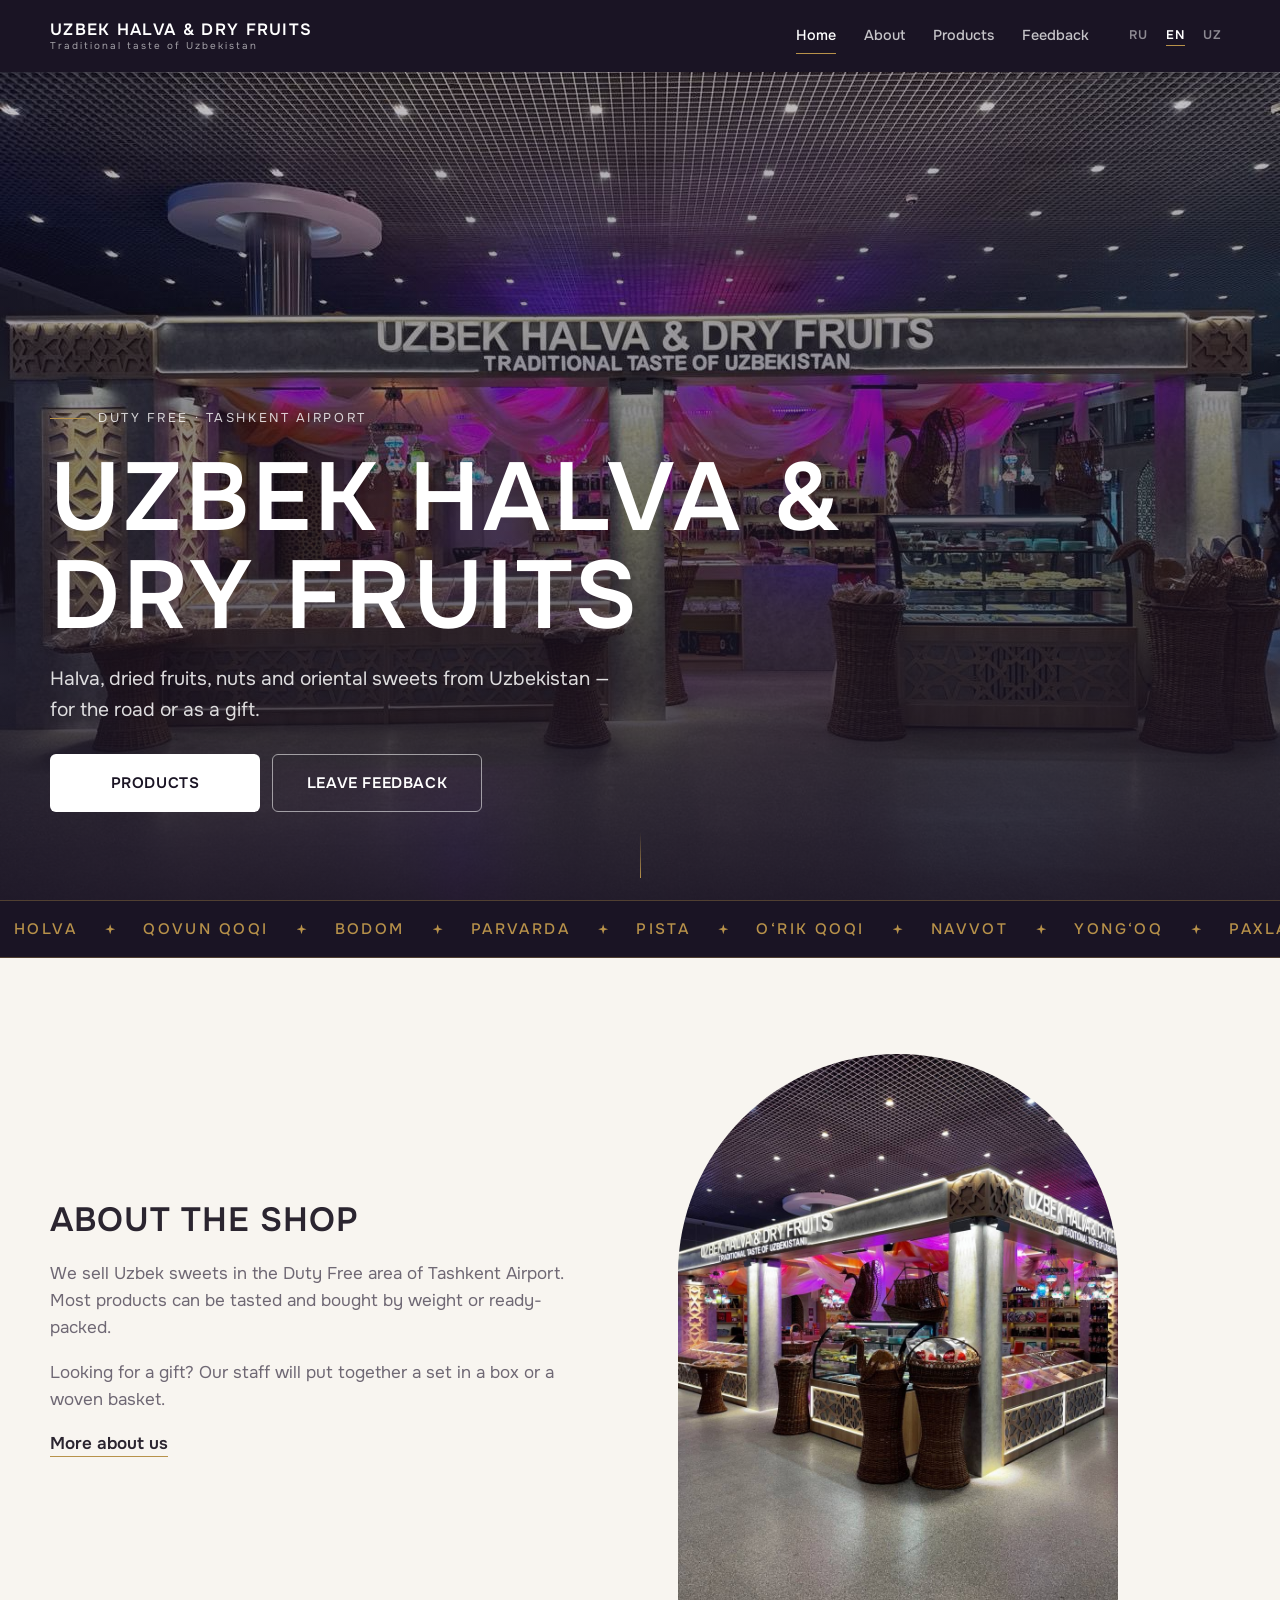
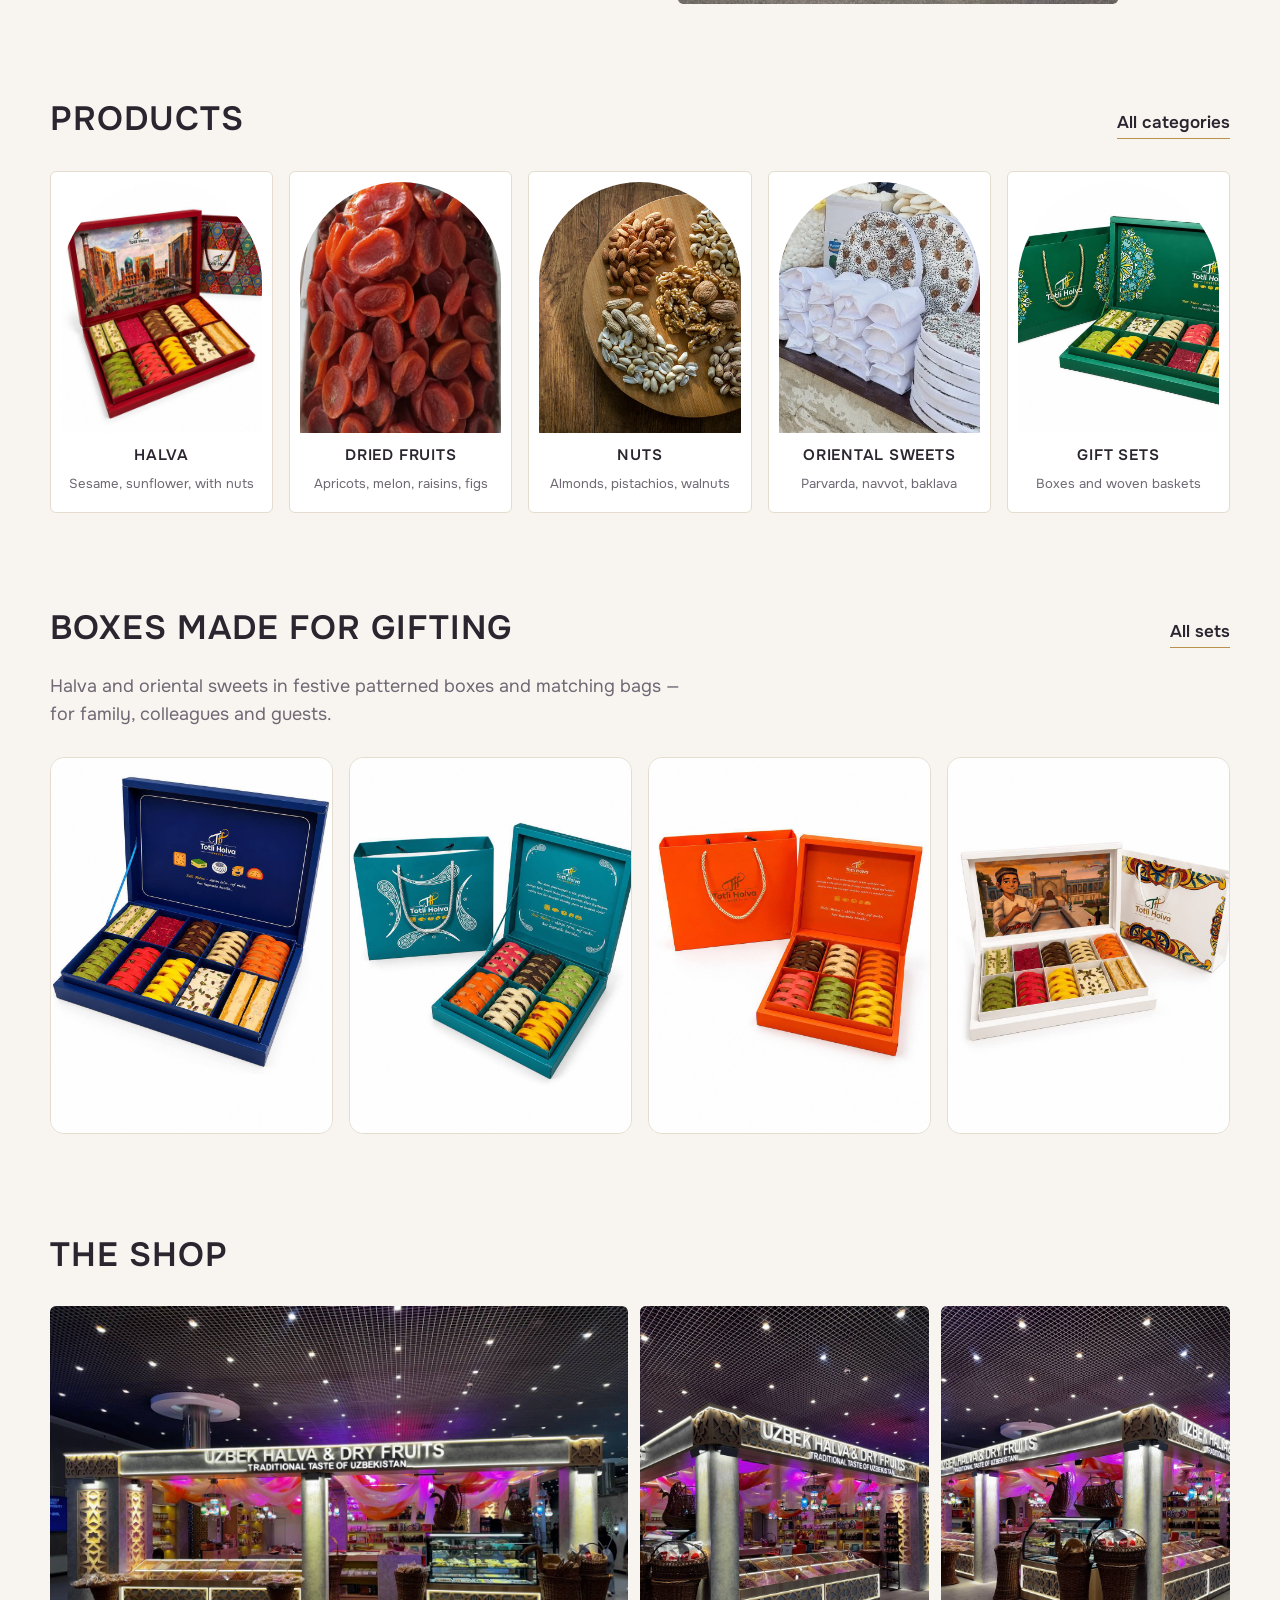
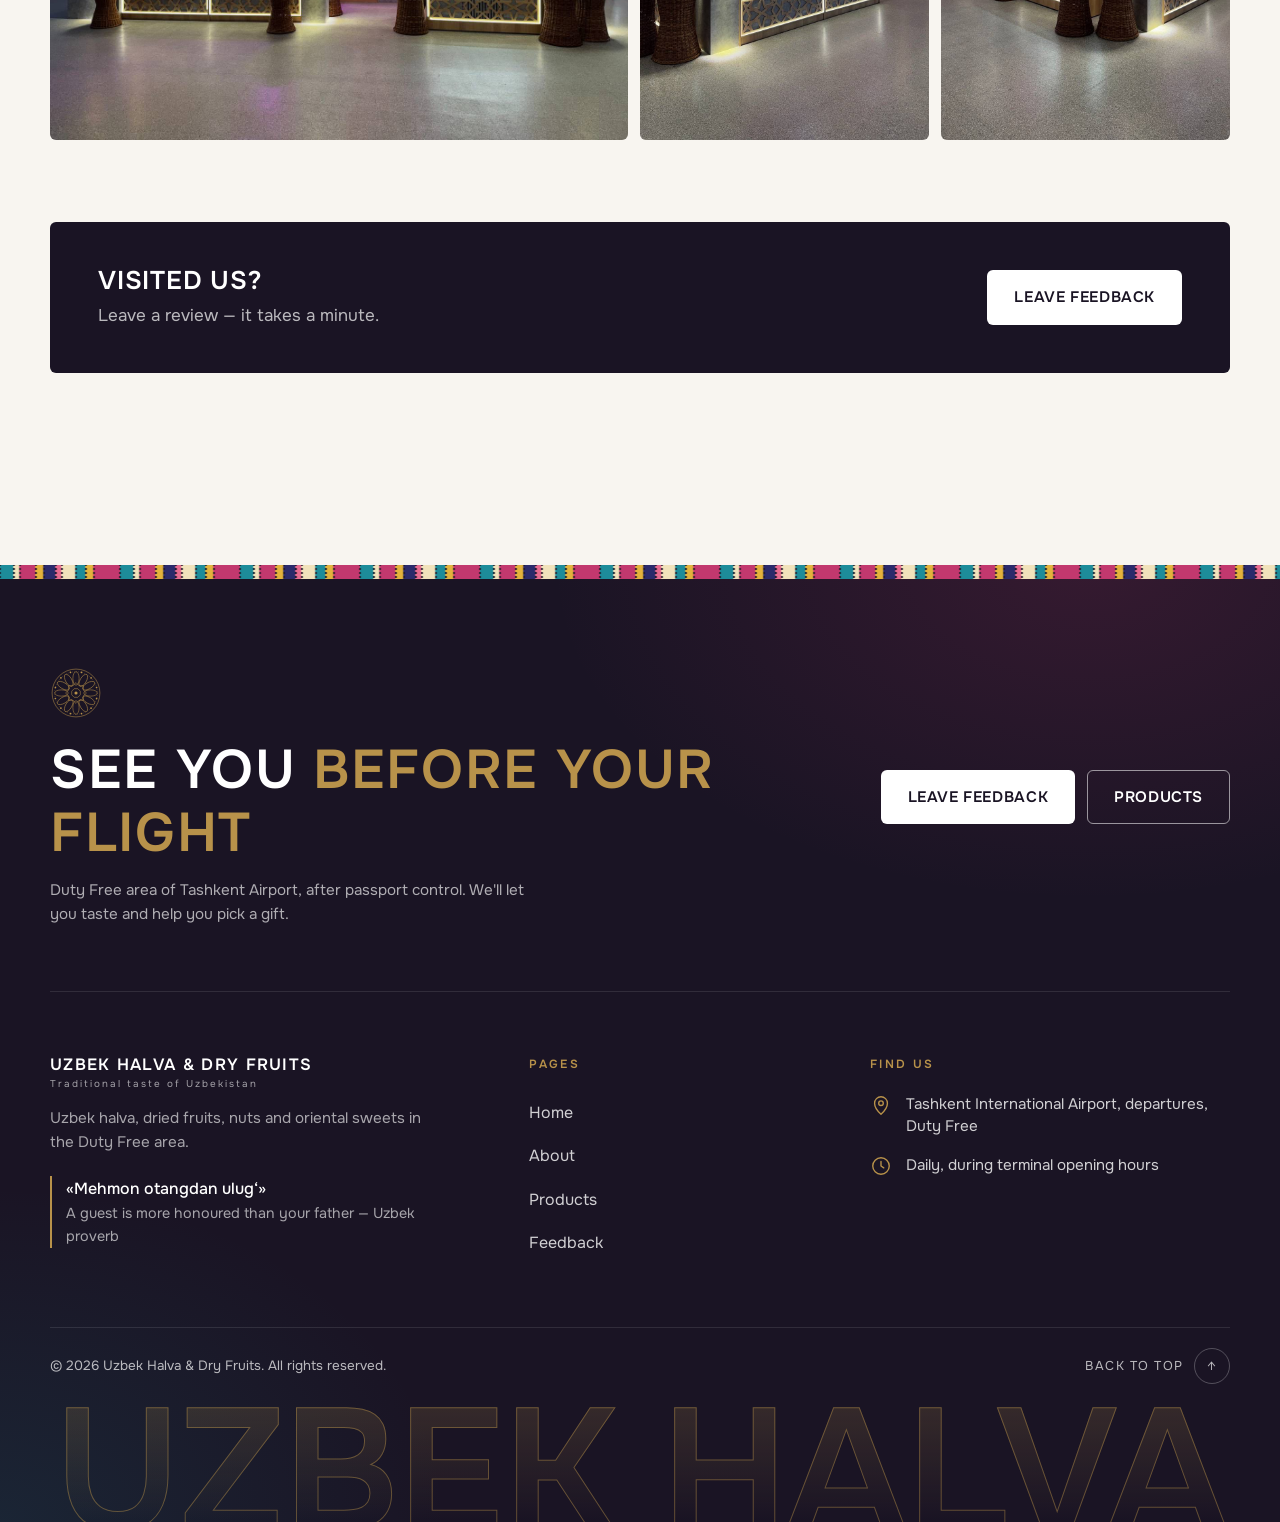
==== commit ccc42c74: "Gift box photos across the site, preferred contact method (WhatsApp, Telegram, call, e-mail), sets s" ====
--- a/index.html
+++ b/index.html
@@ -110,6 +110,22 @@
     </div>
   </section>
 
+  <section class="section" id="sets">
+    <div class="container">
+      <div class="head-row">
+        <h2 data-i18n="home.sets.title">Коробки, которые приятно дарить</h2>
+        <a class="link" href="/products#sets" data-i18n="home.sets.link">Все наборы</a>
+      </div>
+      <p class="lead sets-lead" data-i18n="home.sets.text">Халва и восточные сладости в нарядных коробках и пакетах с узорами — для близких, коллег и гостей.</p>
+      <div class="sets" style="--n:4">
+        <figure class="set"><img src="/assets/img/box-blue.jpg" alt="Подарочный набор восточных сладостей в синей коробке" loading="lazy" width="960" height="1280"></figure>
+        <figure class="set"><img src="/assets/img/box-teal.jpg" alt="Бирюзовая подарочная коробка с халвой и пакет с узором" loading="lazy" width="960" height="1280"></figure>
+        <figure class="set"><img src="/assets/img/box-orange.jpg" alt="Оранжевая подарочная коробка с халвой и пакет" loading="lazy" width="960" height="1280"></figure>
+        <figure class="set"><img src="/assets/img/box-white.jpg" alt="Белая подарочная коробка с халвой и пакет с орнаментом" loading="lazy" width="960" height="1280"></figure>
+      </div>
+    </div>
+  </section>
+
   <section class="section">
     <div class="container">
       <div class="head-row"><h2 data-i18n="home.gallery.title">Магазин</h2></div>
--- a/assets/css/style.css
+++ b/assets/css/style.css
@@ -537,7 +537,7 @@
 .cc-code { font-variant-numeric: tabular-nums; font-weight: 500; }
 .cc-arrow { width: 7px; height: 7px; margin: -3px 0 0 2px; border: solid var(--muted); border-width: 0 2px 2px 0; transform: rotate(45deg); }
 .cc-panel {
-  position: absolute; z-index: 30; left: 0; top: calc(100% + 8px); width: min(380px, 100%);
+  position: absolute; z-index: 30; left: 0; top: calc(100% + 8px); width: min(380px, 100%); max-width: 100%;
   background: var(--white); border: 1px solid var(--line); border-radius: 14px; padding: 10px;
   box-shadow: 0 24px 60px rgba(26,20,36,.22);
 }
@@ -678,8 +678,8 @@
   .reaction-emoji { width: 44px; font-size: 36px; }
   .label-line { align-items: flex-start; flex-direction: column; }
   .cc-btn { padding: 0 10px; gap: 6px; }
-  .cc-panel { position: fixed; left: 12px; right: 12px; top: auto; bottom: 12px; width: auto; z-index: 120; }
-  .cc-list { max-height: 46vh; }
+  .cc-panel { width: 100%; }
+  .cc-list { max-height: 232px; }
   .btn-submit { width: 100%; }
   .form-footer { flex-direction: column; align-items: stretch; text-align: center; }
 
@@ -705,3 +705,52 @@
 }
 .site-footer .brand small { margin-top: 4px; }
 .credits { margin: 28px 0 0; font-size: .78rem; color: var(--muted); }
+
+
+/* =========================================================
+   v3: наборы-коробки, способ связи, «Спасибо» с фото
+   ========================================================= */
+.field-hint { margin: 6px 0 0; font-size: .84rem; color: var(--muted); }
+.methods { margin-top: 2px; }
+.chips input[type="radio"] { position: absolute; opacity: 0; pointer-events: none; }
+.chips input[type="radio"]:checked + label { background: var(--dark); border-color: var(--dark); color: var(--white); box-shadow: 0 6px 14px rgba(26,20,36,.18); }
+.chips input[type="radio"]:focus-visible + label { outline: 2px solid var(--gold); outline-offset: 2px; }
+
+.tg-box { position: relative; }
+.tg-box > span { position: absolute; left: 16px; top: 50%; transform: translateY(-50%); color: var(--muted); font-weight: 500; pointer-events: none; }
+.tg-box .input { padding-left: 34px; }
+
+/* Коробки: ровный ряд на широких экранах, лента со свайпом на узких */
+.sets-lead { margin: -8px 0 28px; }
+.sets-head { margin: clamp(48px, 7vw, 80px) 0 24px; }
+.sets-head h2 { margin-bottom: 10px; }
+.sets-head .lead { margin: 0; }
+.sets { --gap: 16px; display: flex; gap: var(--gap); overflow-x: auto; scroll-snap-type: x mandatory; padding-bottom: 6px; scrollbar-width: none; }
+.sets::-webkit-scrollbar { display: none; }
+.set { flex: 0 0 calc((100% - var(--gap) * (var(--n, 4) - 1)) / var(--n, 4)); margin: 0; scroll-snap-align: start;
+  background: #fff; border: 1px solid var(--line); border-radius: 14px; overflow: hidden; transition: transform .3s ease, box-shadow .3s ease; }
+.set img { width: 100%; height: auto; aspect-ratio: 3 / 4; object-fit: cover; }
+.set:hover { transform: translateY(-6px); box-shadow: 0 22px 44px rgba(26,20,36,.14); }
+@media (max-width: 1024px) {
+  .set { flex-basis: clamp(210px, 38vw, 280px); }
+  .sets { margin-inline: -20px; padding-inline: 20px; scroll-padding-inline: 20px; }
+}
+@media (max-width: 560px) {
+  .set { flex-basis: 66vw; }
+  .sets { margin-inline: -16px; padding-inline: 16px; scroll-padding-inline: 16px; }
+}
+
+/* Баннеры категорий: фото коробок кадрируем по содержимому */
+.banner-img img[src*="cat-halva"], .banner-img img[src*="cat-gifts"] { object-position: 50% 62%; background: #fff; }
+
+/* О компании: два фото упаковки */
+.pack { align-items: center; }
+.pack-photos { display: grid; grid-template-columns: 1fr 1fr; gap: 16px; align-items: start; }
+.pack-photos .photo { aspect-ratio: 3 / 4; border: 1px solid var(--line); }
+.pack-photos .photo:nth-child(2) { margin-top: 40px; }
+@media (max-width: 860px) { .pack-photos .photo:nth-child(2) { margin-top: 24px; } }
+
+/* Спасибо: фото подарка */
+.thanks-gift { width: min(200px, 52vw); margin: 0 auto 28px; border-radius: 16px; overflow: hidden; border: 1px solid var(--line); background: #fff;
+  transform: rotate(-3deg); box-shadow: 0 18px 40px rgba(26,20,36,.14); }
+.thanks-gift img { width: 100%; height: auto; aspect-ratio: 3 / 4; object-fit: cover; }
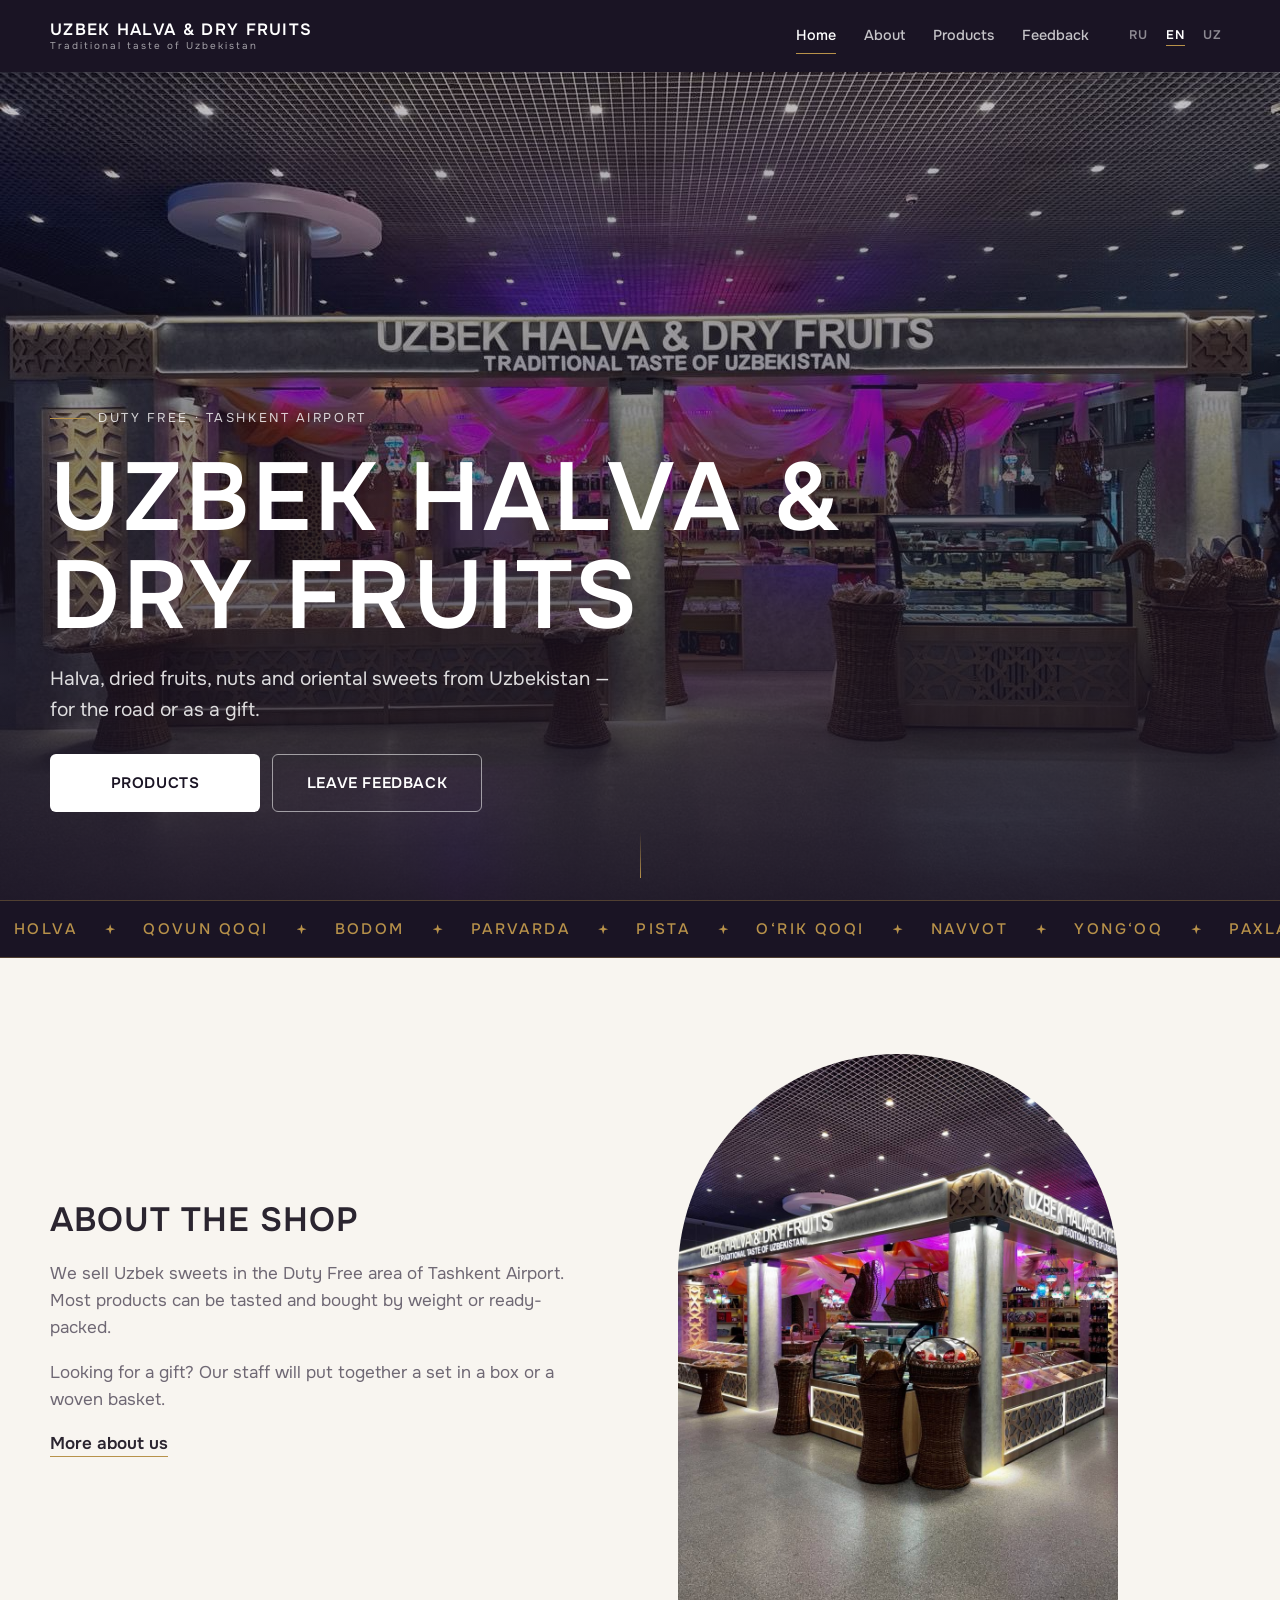
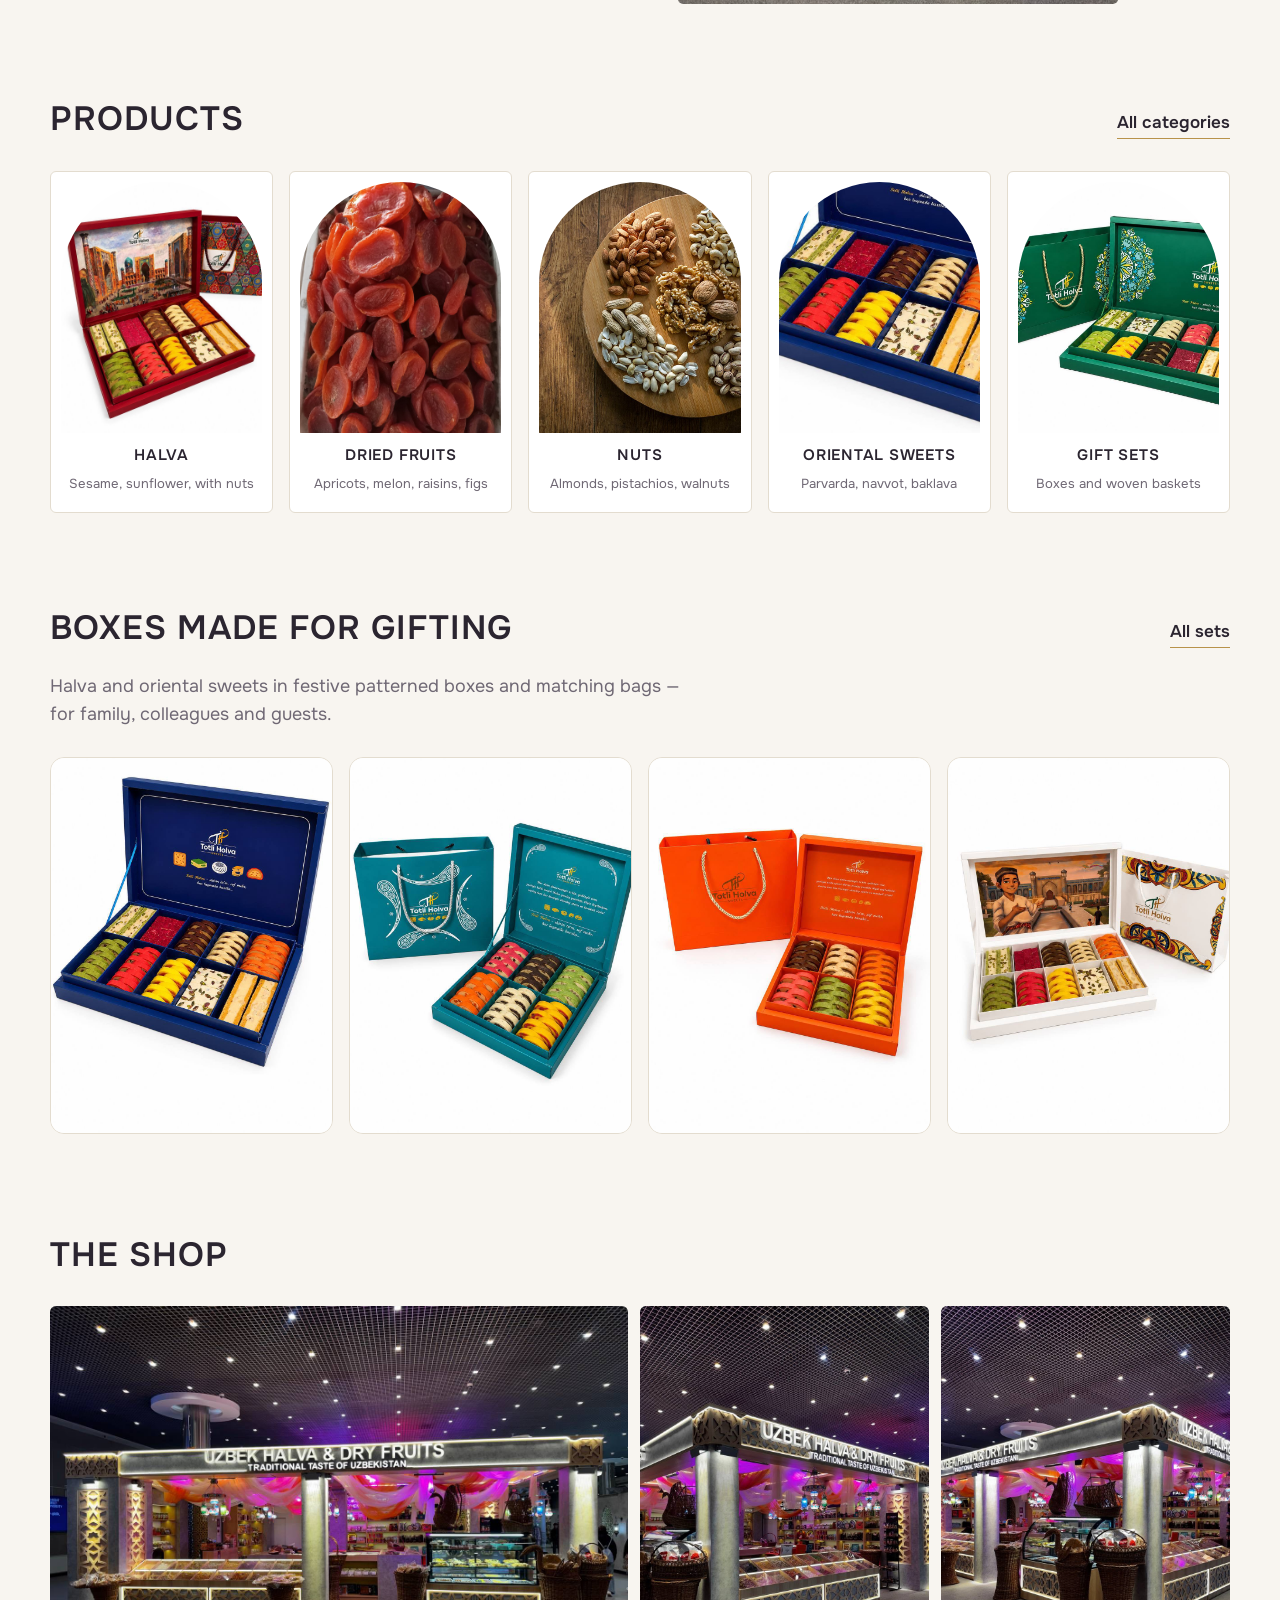
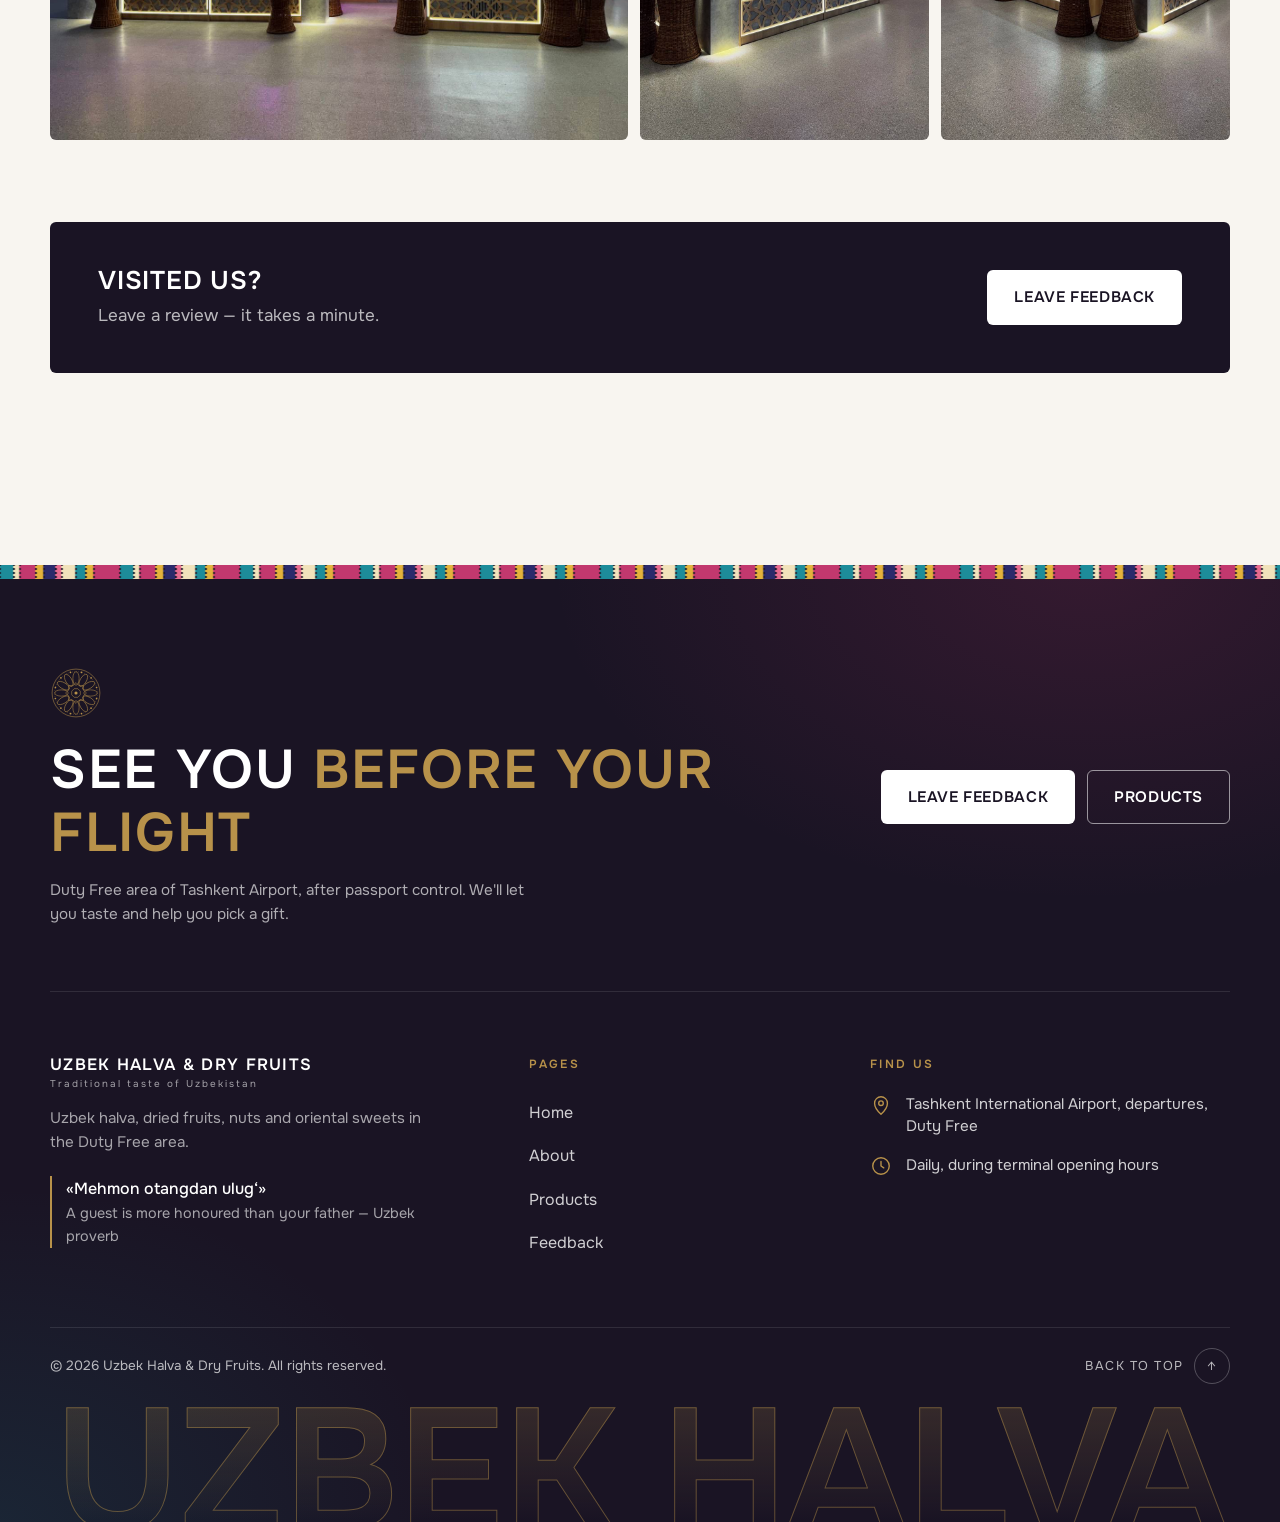
==== commit 23016051: "Sweets category: replace market photo with a close-up of the sweets box Co-Authored-By: Claude Sonne" ====
--- a/index.html
+++ b/index.html
@@ -30,7 +30,7 @@
   <link rel="preconnect" href="https://fonts.googleapis.com">
   <link rel="preconnect" href="https://fonts.gstatic.com" crossorigin>
   <link href="https://fonts.googleapis.com/css2?family=Onest:wght@400;500;600&display=swap" rel="stylesheet">
-  <link rel="stylesheet" href="/assets/css/style.css">
+  <link rel="stylesheet" href="/assets/css/style.css?v=0c56615c">
 </head>
 <body data-page="home">
 <!-- prerender:header -->
@@ -101,11 +101,11 @@
         <a class="link" href="/products" data-i18n="home.range.link">Все категории</a>
       </div>
       <div class="banners-row">
-        <div class="banner-sm"><img src="/assets/img/cat-halva.jpg" alt="Узбекская халва" loading="lazy"><div><h3 data-i18n="cat.halva">Халва</h3><span data-i18n="cat.halva.short">Кунжутная, подсолнечная, с орехами</span></div></div>
+        <div class="banner-sm"><img src="/assets/img/box-samarkand.jpg" alt="Узбекская халва" loading="lazy"><div><h3 data-i18n="cat.halva">Халва</h3><span data-i18n="cat.halva.short">Кунжутная, подсолнечная, с орехами</span></div></div>
         <div class="banner-sm"><img src="/assets/img/cat-dried.jpg" alt="Курага и сухофрукты" loading="lazy"><div><h3 data-i18n="cat.dried">Сухофрукты</h3><span data-i18n="cat.dried.short">Курага, дыня, кишмиш, инжир</span></div></div>
         <div class="banner-sm"><img src="/assets/img/cat-nuts.jpg" alt="Орехи: миндаль, грецкий орех, фисташки, кешью" loading="lazy"><div><h3 data-i18n="cat.nuts">Орехи</h3><span data-i18n="cat.nuts.short">Миндаль, фисташки, грецкий орех</span></div></div>
-        <div class="banner-sm"><img src="/assets/img/cat-sweets.jpg" alt="Восточные сладости: наваты и парварда" loading="lazy"><div><h3 data-i18n="cat.sweets">Восточные сладости</h3><span data-i18n="cat.sweets.short">Парварда, наввот, пахлава</span></div></div>
-        <div class="banner-sm"><img src="/assets/img/cat-gifts.jpg" alt="Подарочный набор из сухофруктов и орехов" loading="lazy"><div><h3 data-i18n="cat.gifts">Подарочные наборы</h3><span data-i18n="cat.gifts.short">Коробки и плетёные корзины</span></div></div>
+        <div class="banner-sm"><img src="/assets/img/sweets-box.jpg" alt="Ассорти восточных сладостей в подарочной коробке" loading="lazy"><div><h3 data-i18n="cat.sweets">Восточные сладости</h3><span data-i18n="cat.sweets.short">Парварда, наввот, пахлава</span></div></div>
+        <div class="banner-sm"><img src="/assets/img/box-green.jpg" alt="Подарочный набор из сухофруктов и орехов" loading="lazy"><div><h3 data-i18n="cat.gifts">Подарочные наборы</h3><span data-i18n="cat.gifts.short">Коробки и плетёные корзины</span></div></div>
       </div>
     </div>
   </section>
@@ -188,8 +188,8 @@
     <div class="footer-word" aria-hidden="true">Uzbek Halva</div>
   </footer><!-- /prerender:footer -->
 
-<script src="/assets/js/i18n.js"></script>
-<script src="/assets/js/extra-i18n.js"></script>
-<script src="/assets/js/layout.js"></script>
+<script src="/assets/js/i18n.js?v=438ee97c"></script>
+<script src="/assets/js/extra-i18n.js?v=c95c1b92"></script>
+<script src="/assets/js/layout.js?v=a629591f"></script>
 </body>
 </html>
--- a/assets/css/style.css
+++ b/assets/css/style.css
@@ -741,7 +741,7 @@
 }
 
 /* Баннеры категорий: фото коробок кадрируем по содержимому */
-.banner-img img[src*="cat-halva"], .banner-img img[src*="cat-gifts"] { object-position: 50% 62%; background: #fff; }
+.banner-img img[src*="box-samarkand"], .banner-img img[src*="box-green"] { object-position: 50% 62%; background: #fff; }
 
 /* О компании: два фото упаковки */
 .pack { align-items: center; }
@@ -754,3 +754,28 @@
 .thanks-gift { width: min(200px, 52vw); margin: 0 auto 28px; border-radius: 16px; overflow: hidden; border: 1px solid var(--line); background: #fff;
   transform: rotate(-3deg); box-shadow: 0 18px 40px rgba(26,20,36,.14); }
 .thanks-gift img { width: 100%; height: auto; aspect-ratio: 3 / 4; object-fit: cover; }
+
+/* Картинки с атрибутом height не должны растягиваться */
+img { height: auto; }
+
+
+/* Выбор мессенджера: иконки WhatsApp и Telegram */
+.messengers { display: grid; grid-template-columns: 1fr 1fr; gap: 12px; margin-top: 2px; }
+.messengers input { position: absolute; opacity: 0; pointer-events: none; }
+.messengers label {
+  position: relative; display: flex; align-items: center; gap: 12px; margin: 0; padding: 14px 16px;
+  border: 1.5px solid var(--line); border-radius: 12px; background: var(--paper); cursor: pointer; font-weight: 500;
+  transition: border-color .2s, box-shadow .2s, background .2s;
+}
+.messengers label:hover { border-color: #cfc6b4; }
+.messengers svg { flex: none; width: 34px; height: 34px; }
+.messengers label::after {
+  content: ""; position: absolute; right: 12px; top: 50%; width: 18px; height: 18px; margin-top: -9px;
+  border-radius: 50%; border: 1.5px solid var(--line); background: #fff; transition: .2s;
+}
+.messengers input:checked + label { background: #fff; }
+.messengers input:checked + label::after { border-color: transparent; background: var(--dark) url("data:image/svg+xml,%3Csvg xmlns='http://www.w3.org/2000/svg' viewBox='0 0 16 16'%3E%3Cpath d='M4 8.5l2.7 2.7L12 5.5' fill='none' stroke='%23fff' stroke-width='2' stroke-linecap='round' stroke-linejoin='round'/%3E%3C/svg%3E") center / 12px no-repeat; }
+#m-whatsapp:checked + label { border-color: #25D366; box-shadow: 0 0 0 3px rgba(37,211,102,.18); }
+#m-telegram:checked + label { border-color: #27A7E7; box-shadow: 0 0 0 3px rgba(39,167,231,.18); }
+.messengers input:focus-visible + label { outline: 2px solid var(--gold); outline-offset: 2px; }
+@media (max-width: 400px) { .messengers label { padding: 12px; gap: 8px; } .messengers label::after { display: none; } }
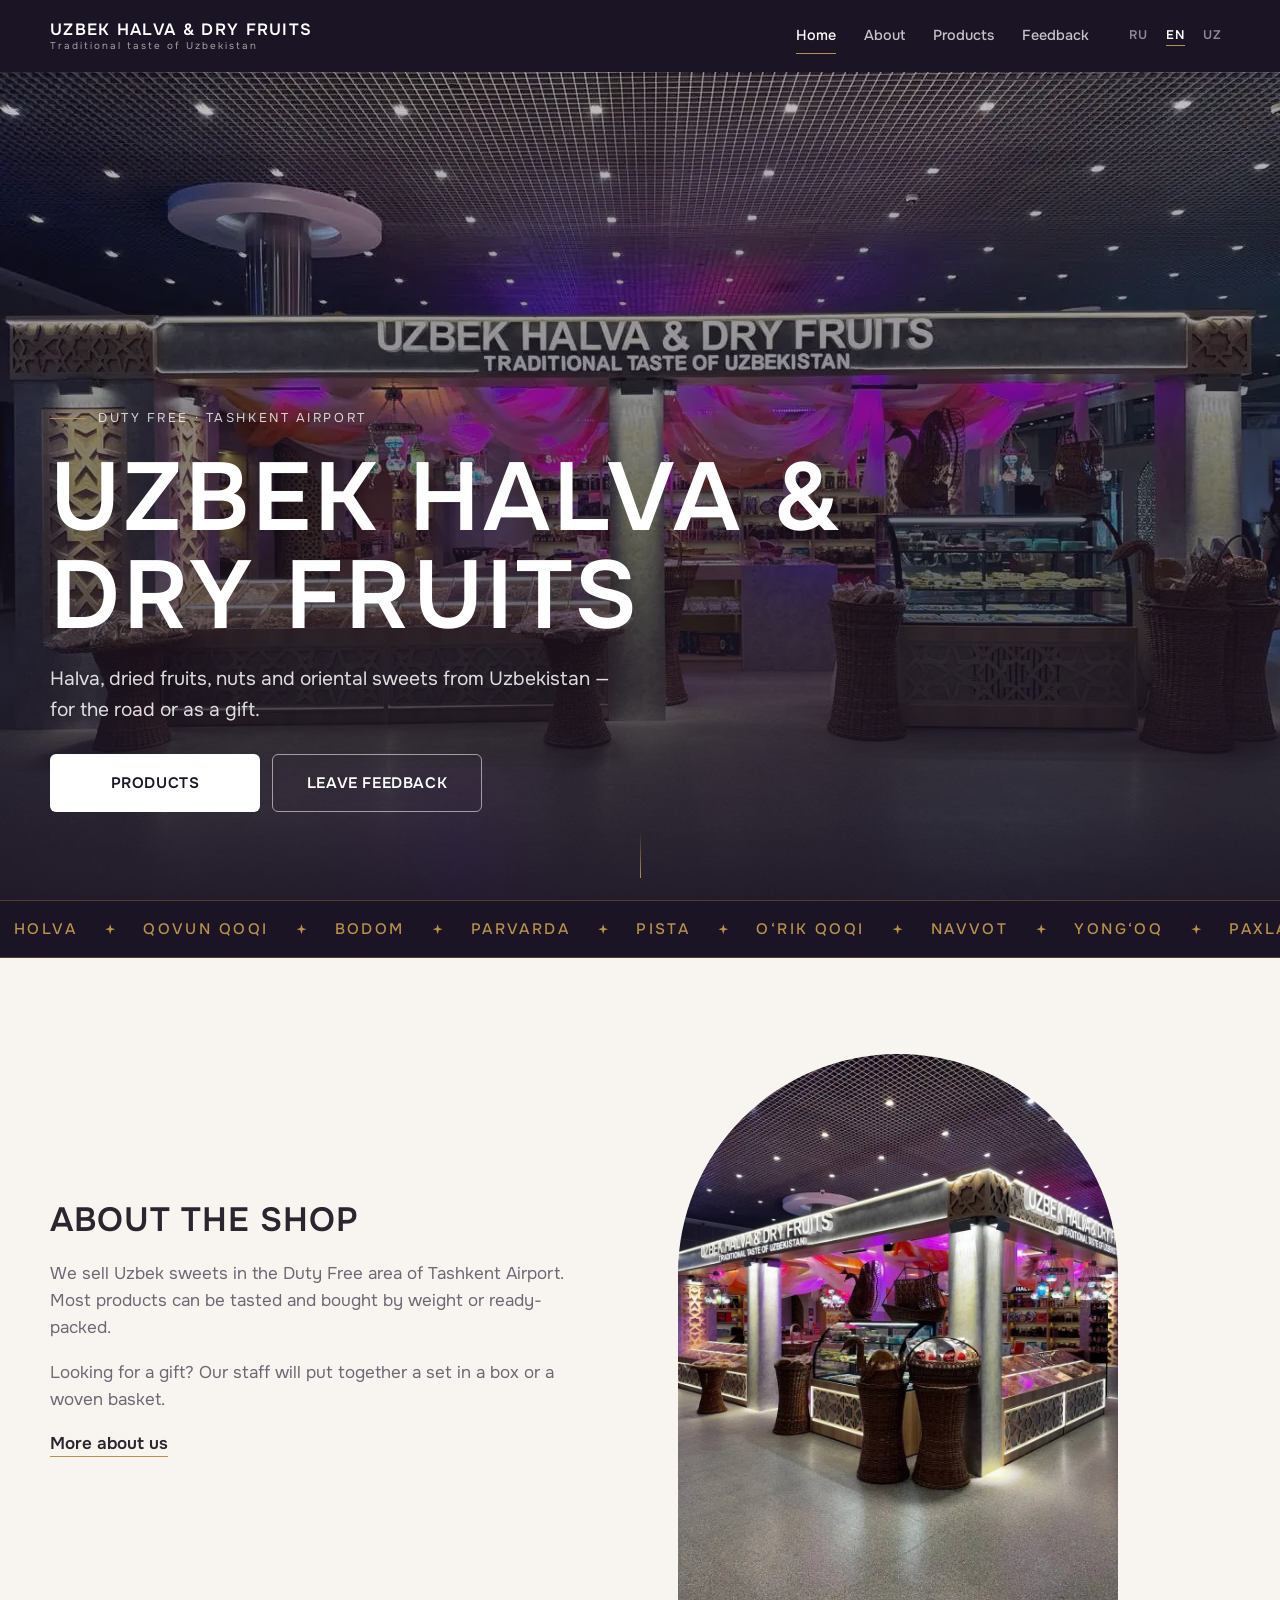
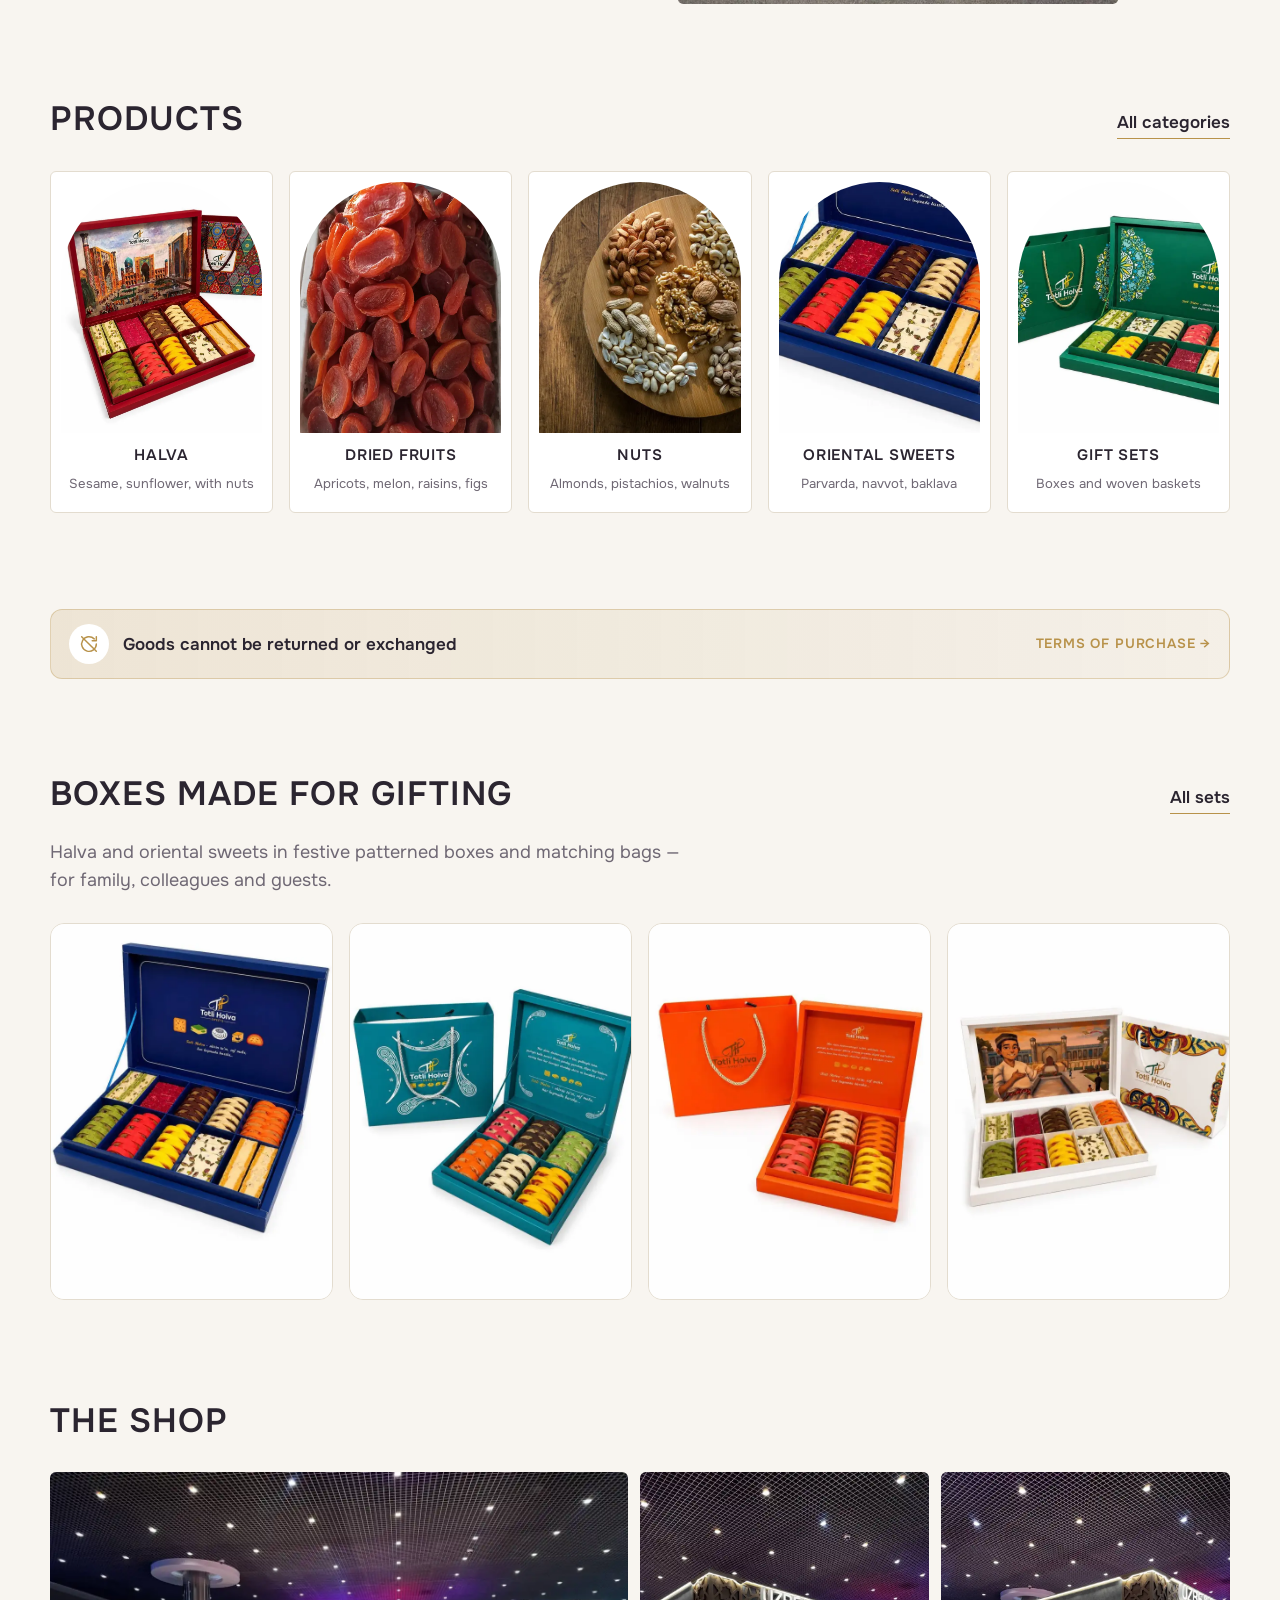
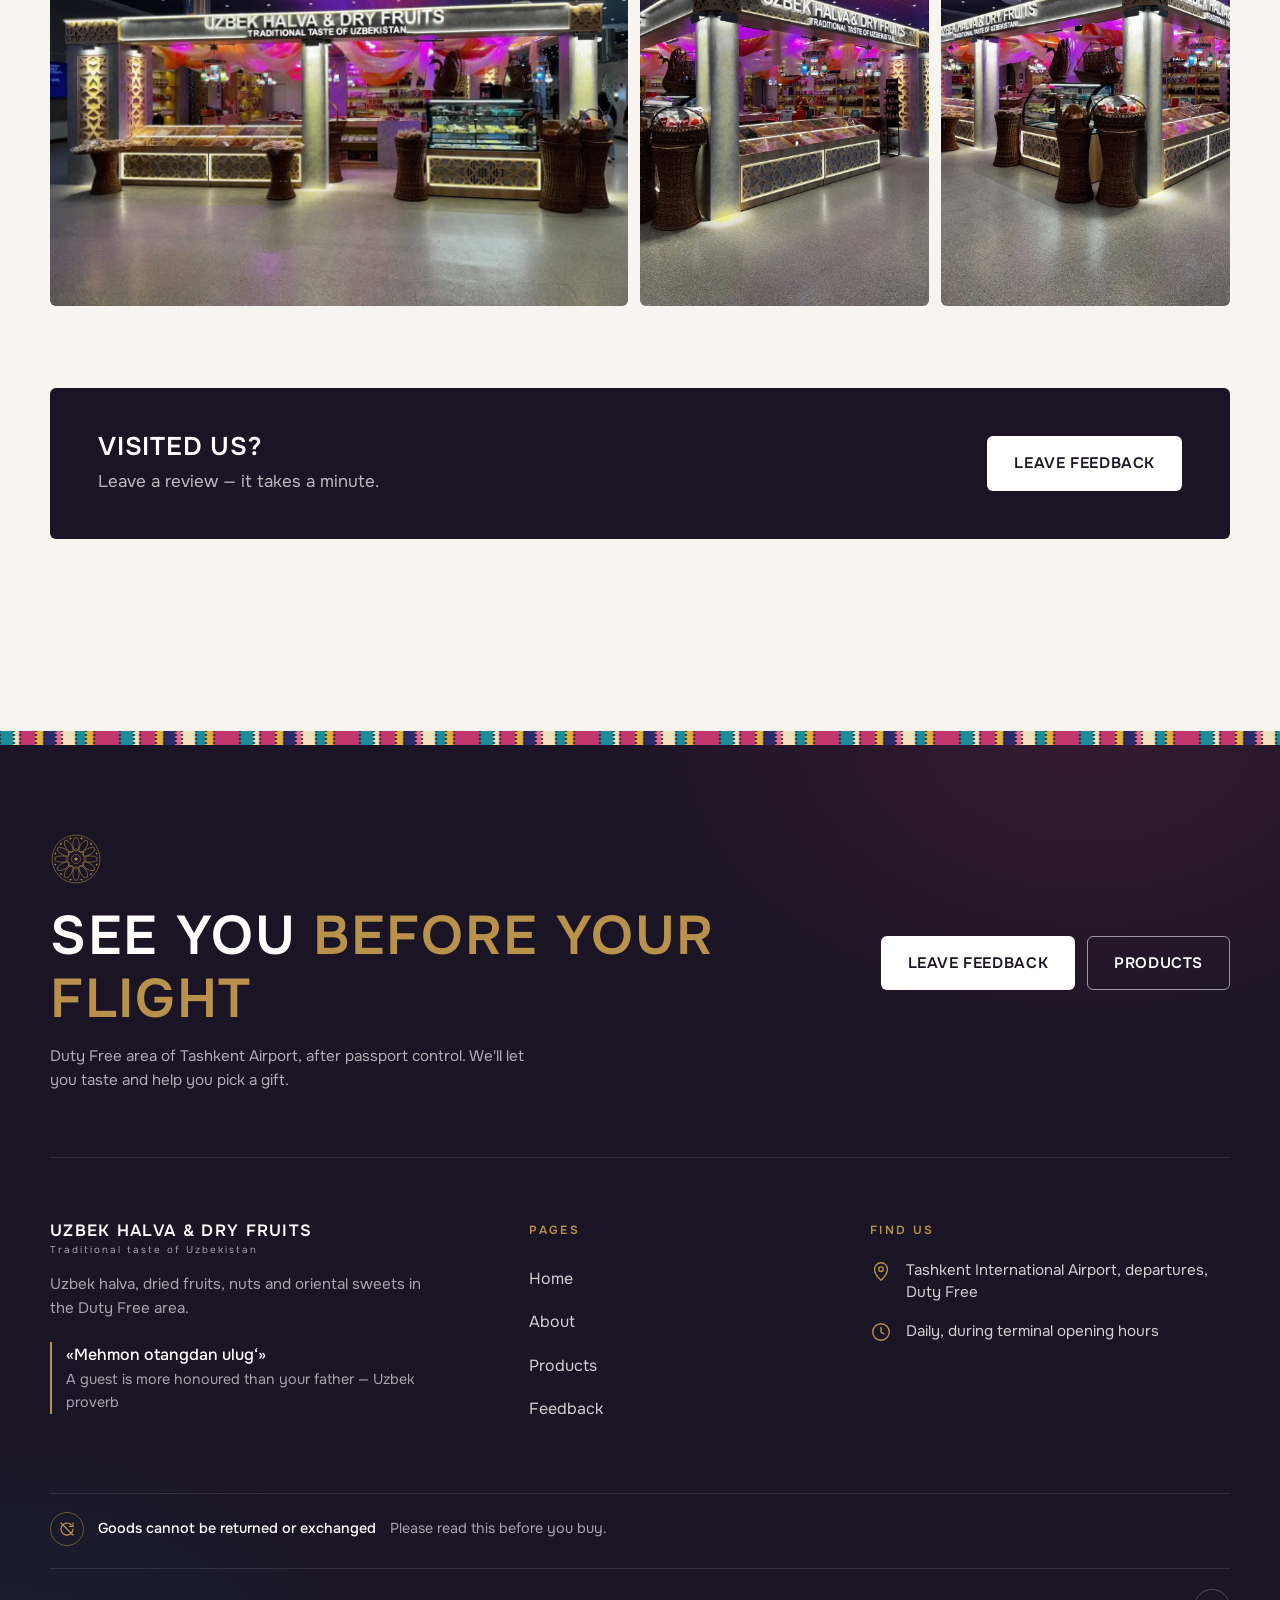
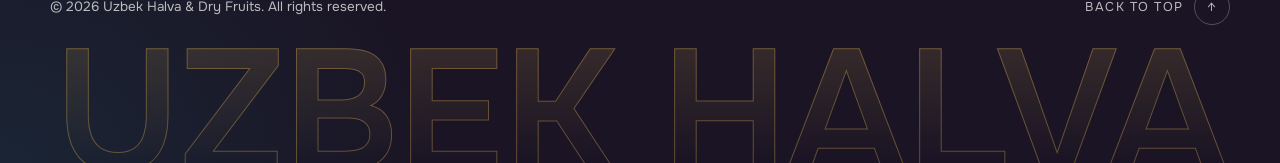
==== commit 25c0b2c4: "Return/exchange policy blocks across the site; images converted to WebP with responsive sizes, versi" ====
--- a/index.html
+++ b/index.html
@@ -9,28 +9,29 @@
   <meta name="robots" content="index, follow, max-image-preview:large">
   <link rel="canonical" href="https://www.uzbekfruitsairport.uz/">
   <meta name="theme-color" content="#1a1424">
-  <link rel="icon" href="/assets/img/pattern.svg" type="image/svg+xml">
+  <link rel="icon" href="/assets/img/pattern.svg?v=772eb92a" type="image/svg+xml">
   <meta property="og:type" content="website">
   <meta property="og:site_name" content="Uzbek Halva &amp; Dry Fruits">
   <meta property="og:title" content="Uzbek Halva &amp; Dry Fruits — Duty Free, аэропорт Ташкента">
   <meta property="og:description" content="Узбекская халва, сухофрукты, орехи и восточные сладости в зоне Duty Free аэропорта Ташкента. Свежие вкусы Узбекистана в дорогу и в подарок.">
   <meta property="og:url" content="https://www.uzbekfruitsairport.uz/">
-  <meta property="og:image" content="https://www.uzbekfruitsairport.uz/assets/img/store-front-2.jpg">
-  <meta property="og:image:width" content="1280">
-  <meta property="og:image:height" content="960">
+  <meta property="og:image" content="https://www.uzbekfruitsairport.uz/assets/img/og.jpg">
+  <meta property="og:image:width" content="1200">
+  <meta property="og:image:height" content="630">
   <meta property="og:locale" content="ru_RU">
   <meta property="og:locale:alternate" content="en_US">
   <meta property="og:locale:alternate" content="uz_UZ">
   <meta name="twitter:card" content="summary_large_image">
   <meta name="twitter:title" content="Uzbek Halva &amp; Dry Fruits — Duty Free, аэропорт Ташкента">
   <meta name="twitter:description" content="Узбекская халва, сухофрукты, орехи и восточные сладости в зоне Duty Free аэропорта Ташкента. Свежие вкусы Узбекистана в дорогу и в подарок.">
-  <meta name="twitter:image" content="https://www.uzbekfruitsairport.uz/assets/img/store-front-2.jpg">
-  <script type="application/ld+json">{"@context":"https://schema.org","@graph":[{"@type":"Store","@id":"https://www.uzbekfruitsairport.uz/#store","name":"Uzbek Halva & Dry Fruits","url":"https://www.uzbekfruitsairport.uz/","description":"Халва, сухофрукты, орехи и восточные сладости из Узбекистана — в дорогу и в подарок.","image":"https://www.uzbekfruitsairport.uz/assets/img/store-front-2.jpg","address":{"@type":"PostalAddress","streetAddress":"Duty Free, зона вылета, Международный аэропорт Ташкента","addressLocality":"Ташкент","addressCountry":"UZ"},"areaServed":"UZ","inLanguage":["ru","en","uz"],"makesOffer":[{"@type":"Offer","itemOffered":{"@type":"Product","name":"Халва","description":"Кунжутная и подсолнечная халва, с фисташками, миндалём и грецким орехом. Продаём на развес и в упаковке."}},{"@type":"Offer","itemOffered":{"@type":"Product","name":"Сухофрукты","description":"Сухофрукты из Ферганской долины и Самарканда. Сушёную дыню плетут в косички — так её готовят в Узбекистане."}},{"@type":"Offer","itemOffered":{"@type":"Product","name":"Орехи","description":"Миндаль, фисташки, грецкий орех и солёные абрикосовые косточки — то, что в Ташкенте продают на каждом базаре."}},{"@type":"Offer","itemOffered":{"@type":"Product","name":"Восточные сладости","description":"Парварда и наввот, которые подают к зелёному чаю, пахлава, нишалда и кунжутные козинаки."}},{"@type":"Offer","itemOffered":{"@type":"Product","name":"Подарочные наборы","description":"Готовые наборы в коробках с национальным орнаментом и плетёных корзинах. Можно собрать набор на свой выбор."}}]},{"@type":"WebSite","@id":"https://www.uzbekfruitsairport.uz/#website","url":"https://www.uzbekfruitsairport.uz/","name":"Uzbek Halva & Dry Fruits","inLanguage":"ru"}]}</script>
+  <meta name="twitter:image" content="https://www.uzbekfruitsairport.uz/assets/img/og.jpg">
+  <script type="application/ld+json">{"@context":"https://schema.org","@graph":[{"@type":"Store","@id":"https://www.uzbekfruitsairport.uz/#store","name":"Uzbek Halva & Dry Fruits","url":"https://www.uzbekfruitsairport.uz/","description":"Халва, сухофрукты, орехи и восточные сладости из Узбекистана — в дорогу и в подарок.","image":"https://www.uzbekfruitsairport.uz/assets/img/og.jpg","address":{"@type":"PostalAddress","streetAddress":"Duty Free, зона вылета, Международный аэропорт Ташкента","addressLocality":"Ташкент","addressCountry":"UZ"},"areaServed":"UZ","inLanguage":["ru","en","uz"],"hasMerchantReturnPolicy":{"@type":"MerchantReturnPolicy","applicableCountry":"UZ","returnPolicyCategory":"https://schema.org/MerchantReturnNotPermitted"},"makesOffer":[{"@type":"Offer","itemOffered":{"@type":"Product","name":"Халва","description":"Кунжутная и подсолнечная халва, с фисташками, миндалём и грецким орехом. Продаём на развес и в упаковке."}},{"@type":"Offer","itemOffered":{"@type":"Product","name":"Сухофрукты","description":"Сухофрукты из Ферганской долины и Самарканда. Сушёную дыню плетут в косички — так её готовят в Узбекистане."}},{"@type":"Offer","itemOffered":{"@type":"Product","name":"Орехи","description":"Миндаль, фисташки, грецкий орех и солёные абрикосовые косточки — то, что в Ташкенте продают на каждом базаре."}},{"@type":"Offer","itemOffered":{"@type":"Product","name":"Восточные сладости","description":"Парварда и наввот, которые подают к зелёному чаю, пахлава, нишалда и кунжутные козинаки."}},{"@type":"Offer","itemOffered":{"@type":"Product","name":"Подарочные наборы","description":"Готовые наборы в коробках с национальным орнаментом и плетёных корзинах. Можно собрать набор на свой выбор."}}]},{"@type":"WebSite","@id":"https://www.uzbekfruitsairport.uz/#website","url":"https://www.uzbekfruitsairport.uz/","name":"Uzbek Halva & Dry Fruits","inLanguage":"ru"}]}</script>
+  <link rel="preload" as="image" href="/assets/img/store-front-2.webp?v=e323d85c" imagesrcset="/assets/img/store-front-2-640.webp?v=0af07576 640w, /assets/img/store-front-2.webp?v=e323d85c 1280w" imagesizes="100vw" fetchpriority="high">
   <!-- seo:end -->
   <link rel="preconnect" href="https://fonts.googleapis.com">
   <link rel="preconnect" href="https://fonts.gstatic.com" crossorigin>
   <link href="https://fonts.googleapis.com/css2?family=Onest:wght@400;500;600&display=swap" rel="stylesheet">
-  <link rel="stylesheet" href="/assets/css/style.css?v=0c56615c">
+  <link rel="stylesheet" href="/assets/css/style.css?v=4a4f2310">
 </head>
 <body data-page="home">
 <!-- prerender:header -->
@@ -67,7 +68,7 @@
 
 <main>
   <section class="hero">
-    <img src="/assets/img/store-front-2.jpg" alt="Uzbek Halva &amp; Dry Fruits, Duty Free">
+    <img src="/assets/img/store-front-2.webp?v=e323d85c" srcset="/assets/img/store-front-2-640.webp?v=0af07576 640w, /assets/img/store-front-2.webp?v=e323d85c 1280w" sizes="100vw" alt="Uzbek Halva &amp; Dry Fruits, Duty Free" width="1280" height="960" fetchpriority="high" decoding="async">
     <div class="container">
       <p class="location" data-i18n="common.location">Duty Free · Аэропорт Ташкента</p>
       <h1>Uzbek Halva &amp; Dry Fruits</h1>
@@ -90,7 +91,7 @@
         <p data-i18n="home.about.p2">Если нужен подарок, продавцы соберут набор в коробке или плетёной корзине.</p>
         <a class="link" href="/about" data-i18n="home.about.link">Подробнее о компании</a>
       </div>
-      <div class="photo photo-arch"><img src="/assets/img/store-corner.jpg" alt="Интерьер магазина узбекских сладостей в аэропорту Ташкента" loading="lazy"></div>
+      <div class="photo photo-arch"><img src="/assets/img/store-corner.webp?v=118e9401" alt="Интерьер магазина узбекских сладостей в аэропорту Ташкента" loading="lazy" decoding="async"></div>
     </div>
   </section>
 
@@ -101,12 +102,18 @@
         <a class="link" href="/products" data-i18n="home.range.link">Все категории</a>
       </div>
       <div class="banners-row">
-        <div class="banner-sm"><img src="/assets/img/box-samarkand.jpg" alt="Узбекская халва" loading="lazy"><div><h3 data-i18n="cat.halva">Халва</h3><span data-i18n="cat.halva.short">Кунжутная, подсолнечная, с орехами</span></div></div>
-        <div class="banner-sm"><img src="/assets/img/cat-dried.jpg" alt="Курага и сухофрукты" loading="lazy"><div><h3 data-i18n="cat.dried">Сухофрукты</h3><span data-i18n="cat.dried.short">Курага, дыня, кишмиш, инжир</span></div></div>
-        <div class="banner-sm"><img src="/assets/img/cat-nuts.jpg" alt="Орехи: миндаль, грецкий орех, фисташки, кешью" loading="lazy"><div><h3 data-i18n="cat.nuts">Орехи</h3><span data-i18n="cat.nuts.short">Миндаль, фисташки, грецкий орех</span></div></div>
-        <div class="banner-sm"><img src="/assets/img/sweets-box.jpg" alt="Ассорти восточных сладостей в подарочной коробке" loading="lazy"><div><h3 data-i18n="cat.sweets">Восточные сладости</h3><span data-i18n="cat.sweets.short">Парварда, наввот, пахлава</span></div></div>
-        <div class="banner-sm"><img src="/assets/img/box-green.jpg" alt="Подарочный набор из сухофруктов и орехов" loading="lazy"><div><h3 data-i18n="cat.gifts">Подарочные наборы</h3><span data-i18n="cat.gifts.short">Коробки и плетёные корзины</span></div></div>
-      </div>
+        <div class="banner-sm"><img src="/assets/img/box-samarkand.webp?v=9f9e0108" alt="Узбекская халва" loading="lazy" decoding="async"><div><h3 data-i18n="cat.halva">Халва</h3><span data-i18n="cat.halva.short">Кунжутная, подсолнечная, с орехами</span></div></div>
+        <div class="banner-sm"><img src="/assets/img/cat-dried.webp?v=87abd38e" alt="Курага и сухофрукты" loading="lazy" decoding="async"><div><h3 data-i18n="cat.dried">Сухофрукты</h3><span data-i18n="cat.dried.short">Курага, дыня, кишмиш, инжир</span></div></div>
+        <div class="banner-sm"><img src="/assets/img/cat-nuts.webp?v=10b1117b" alt="Орехи: миндаль, грецкий орех, фисташки, кешью" loading="lazy" decoding="async"><div><h3 data-i18n="cat.nuts">Орехи</h3><span data-i18n="cat.nuts.short">Миндаль, фисташки, грецкий орех</span></div></div>
+        <div class="banner-sm"><img src="/assets/img/sweets-box.webp?v=453ce40b" alt="Ассорти восточных сладостей в подарочной коробке" loading="lazy" decoding="async"><div><h3 data-i18n="cat.sweets">Восточные сладости</h3><span data-i18n="cat.sweets.short">Парварда, наввот, пахлава</span></div></div>
+        <div class="banner-sm"><img src="/assets/img/box-green.webp?v=8a8f702e" alt="Подарочный набор из сухофруктов и орехов" loading="lazy" decoding="async"><div><h3 data-i18n="cat.gifts">Подарочные наборы</h3><span data-i18n="cat.gifts.short">Коробки и плетёные корзины</span></div></div>
+      </div>
+    </div>
+  </section>
+
+  <section class="section terms-strip-section">
+    <div class="container">
+      <a class="terms-strip" href="/products#terms"><span class="ico"><svg viewBox="0 0 24 24" aria-hidden="true"><path d="M20 12a8 8 0 1 1-2.3-5.6"/><path d="M20 4v4.5h-4.5"/><path d="M4 4l16 16"/></svg></span><strong data-i18n="terms.short">Товары возврату и обмену не подлежат</strong><span class="more" data-i18n="terms.more">Условия покупки</span></a>
     </div>
   </section>
 
@@ -118,10 +125,10 @@
       </div>
       <p class="lead sets-lead" data-i18n="home.sets.text">Халва и восточные сладости в нарядных коробках и пакетах с узорами — для близких, коллег и гостей.</p>
       <div class="sets" style="--n:4">
-        <figure class="set"><img src="/assets/img/box-blue.jpg" alt="Подарочный набор восточных сладостей в синей коробке" loading="lazy" width="960" height="1280"></figure>
-        <figure class="set"><img src="/assets/img/box-teal.jpg" alt="Бирюзовая подарочная коробка с халвой и пакет с узором" loading="lazy" width="960" height="1280"></figure>
-        <figure class="set"><img src="/assets/img/box-orange.jpg" alt="Оранжевая подарочная коробка с халвой и пакет" loading="lazy" width="960" height="1280"></figure>
-        <figure class="set"><img src="/assets/img/box-white.jpg" alt="Белая подарочная коробка с халвой и пакет с орнаментом" loading="lazy" width="960" height="1280"></figure>
+        <figure class="set"><img src="/assets/img/box-blue.webp?v=d924bf6b" alt="Подарочный набор восточных сладостей в синей коробке" loading="lazy" width="960" height="1280"></figure>
+        <figure class="set"><img src="/assets/img/box-teal.webp?v=c8c6f7b7" alt="Бирюзовая подарочная коробка с халвой и пакет с узором" loading="lazy" width="960" height="1280"></figure>
+        <figure class="set"><img src="/assets/img/box-orange.webp?v=940800ff" alt="Оранжевая подарочная коробка с халвой и пакет" loading="lazy" width="960" height="1280"></figure>
+        <figure class="set"><img src="/assets/img/box-white.webp?v=0c609e0a" alt="Белая подарочная коробка с халвой и пакет с орнаментом" loading="lazy" width="960" height="1280"></figure>
       </div>
     </div>
   </section>
@@ -130,9 +137,9 @@
     <div class="container">
       <div class="head-row"><h2 data-i18n="home.gallery.title">Магазин</h2></div>
       <div class="gallery">
-        <img src="/assets/img/store-front.jpg" alt="Витрина магазина Uzbek Halva & Dry Fruits в зоне Duty Free аэропорта Ташкента" loading="lazy">
-        <img src="/assets/img/store-side.jpg" alt="Прилавки с халвой, сухофруктами и орехами в Uzbek Halva & Dry Fruits" loading="lazy">
-        <img src="/assets/img/store-corner.jpg" alt="Интерьер магазина узбекских сладостей в аэропорту Ташкента" loading="lazy">
+        <img src="/assets/img/store-front.webp?v=0c4b9ff6" alt="Витрина магазина Uzbek Halva & Dry Fruits в зоне Duty Free аэропорта Ташкента" loading="lazy" decoding="async">
+        <img src="/assets/img/store-side.webp?v=5cf1a0f4" alt="Прилавки с халвой, сухофруктами и орехами в Uzbek Halva & Dry Fruits" loading="lazy" decoding="async">
+        <img src="/assets/img/store-corner.webp?v=118e9401" alt="Интерьер магазина узбекских сладостей в аэропорту Ташкента" loading="lazy" decoding="async">
       </div>
     </div>
   </section>
@@ -181,6 +188,7 @@
         </ul>
       </div>
     </div>
+    <div class="container footer-terms"><span class="ico"><svg viewBox="0 0 24 24" aria-hidden="true"><path d="M20 12a8 8 0 1 1-2.3-5.6"/><path d="M20 4v4.5h-4.5"/><path d="M4 4l16 16"/></svg></span><strong data-i18n="terms.short">Товары возврату и обмену не подлежат</strong><span data-i18n="terms.read">Пожалуйста, ознакомьтесь перед покупкой.</span></div>
     <div class="container footer-bottom">
       <span>© 2026 Uzbek Halva &amp; Dry Fruits. <span data-i18n="footer.rights">Все права защищены.</span></span>
       <button class="to-top" type="button"><span data-i18n="footer.top">Наверх</span><span class="arr" aria-hidden="true">↑</span></button>
@@ -189,7 +197,7 @@
   </footer><!-- /prerender:footer -->
 
 <script src="/assets/js/i18n.js?v=438ee97c"></script>
-<script src="/assets/js/extra-i18n.js?v=c95c1b92"></script>
-<script src="/assets/js/layout.js?v=a629591f"></script>
+<script src="/assets/js/extra-i18n.js?v=9ceb481f"></script>
+<script src="/assets/js/layout.js?v=f7573ef6"></script>
 </body>
 </html>
--- a/assets/css/style.css
+++ b/assets/css/style.css
@@ -779,3 +779,53 @@
 #m-telegram:checked + label { border-color: #27A7E7; box-shadow: 0 0 0 3px rgba(39,167,231,.18); }
 .messengers input:focus-visible + label { outline: 2px solid var(--gold); outline-offset: 2px; }
 @media (max-width: 400px) { .messengers label { padding: 12px; gap: 8px; } .messengers label::after { display: none; } }
+
+
+/* =========================================================
+   v4: условия покупки (возврат и обмен)
+   ========================================================= */
+.terms-card { position: relative; background: var(--white); border: 1px solid var(--line); border-top: 3px solid var(--gold); border-radius: 16px;
+  padding: clamp(24px, 4vw, 40px); box-shadow: 0 18px 50px rgba(26,20,36,.06); }
+.terms-head { display: flex; gap: clamp(16px, 3vw, 24px); align-items: flex-start; margin-bottom: clamp(22px, 3vw, 32px); }
+.terms-head .label { margin-bottom: 6px; }
+.terms-head h2 { margin-bottom: 8px; font-size: clamp(1.35rem, 3.2vw, 1.9rem); }
+.terms-head p { margin: 0; color: var(--muted); max-width: 640px; }
+.terms-ico { flex: none; display: grid; place-items: center; width: 56px; height: 56px; border-radius: 50%; background: rgba(184,146,74,.14); color: var(--gold); }
+.terms-ico svg { width: 28px; height: 28px; }
+.terms-grid { list-style: none; margin: 0; padding: 0; display: grid; grid-template-columns: repeat(3, 1fr); gap: 16px; }
+.terms-grid li { display: flex; gap: 14px; align-items: flex-start; padding: 18px; border-radius: 12px; background: var(--paper); border: 1px solid var(--line); }
+.terms-grid .ico { flex: none; display: grid; place-items: center; width: 40px; height: 40px; border-radius: 10px; background: var(--white); color: var(--gold); border: 1px solid var(--line); }
+.terms-grid .ico svg, .terms-strip .ico svg, .terms-note .ico svg { width: 22px; height: 22px; }
+.terms-ico svg, .terms-grid svg, .terms-strip svg, .footer-terms svg, .terms-note svg { fill: none; stroke: currentColor; stroke-width: 1.6; stroke-linecap: round; stroke-linejoin: round; }
+.terms-grid strong { display: block; margin-bottom: 4px; font-weight: 600; }
+.terms-grid p { margin: 0; font-size: .92rem; color: var(--muted); }
+.terms-section { padding-top: 0; }
+
+/* Компактная плашка */
+.terms-strip { display: flex; align-items: center; gap: 14px; padding: 14px 18px; border-radius: 12px; text-decoration: none;
+  background: linear-gradient(90deg, rgba(184,146,74,.16), rgba(184,146,74,.05)); border: 1px solid rgba(184,146,74,.35); transition: border-color .2s, transform .2s; }
+.terms-strip:hover { border-color: var(--gold); transform: translateY(-1px); }
+.terms-strip .ico { flex: none; display: grid; place-items: center; width: 40px; height: 40px; border-radius: 50%; background: var(--white); color: var(--gold); }
+.terms-strip strong { font-weight: 600; flex: 1; }
+.terms-strip .more { flex: none; font-size: .84rem; font-weight: 600; letter-spacing: .06em; text-transform: uppercase; color: var(--gold); }
+.terms-strip .more::after { content: " →"; }
+.terms-strip-top { margin-bottom: 14px; }
+.terms-strip-section { padding-top: 0 !important; }
+
+/* Подвал и форма */
+.footer-terms { display: flex; flex-wrap: wrap; align-items: center; gap: 6px 14px; padding: 18px 0 22px; border-top: 1px solid rgba(255,255,255,.1);
+  font-size: .9rem; color: rgba(255,255,255,.62); }
+.footer-terms .ico { flex: none; display: grid; place-items: center; width: 34px; height: 34px; border-radius: 50%; border: 1px solid rgba(184,146,74,.5); color: var(--gold); }
+.footer-terms .ico svg { width: 18px; height: 18px; }
+.footer-terms strong { color: var(--white); font-weight: 500; }
+.terms-note { display: flex; align-items: center; gap: 10px; margin: 0 !important; padding: 10px 14px; border-radius: 10px; font-size: .88rem !important; color: var(--text) !important;
+  background: rgba(184,146,74,.12); border: 1px solid rgba(184,146,74,.3); }
+.terms-note .ico { flex: none; display: grid; place-items: center; color: var(--gold); }
+
+@media (max-width: 860px) { .terms-grid { grid-template-columns: 1fr; } }
+@media (max-width: 560px) {
+  .terms-head { flex-direction: column; gap: 14px; }
+  .terms-strip { flex-wrap: wrap; padding: 14px; }
+  .terms-strip strong { flex-basis: calc(100% - 60px); }
+  .terms-strip .more { margin-left: 54px; }
+}
